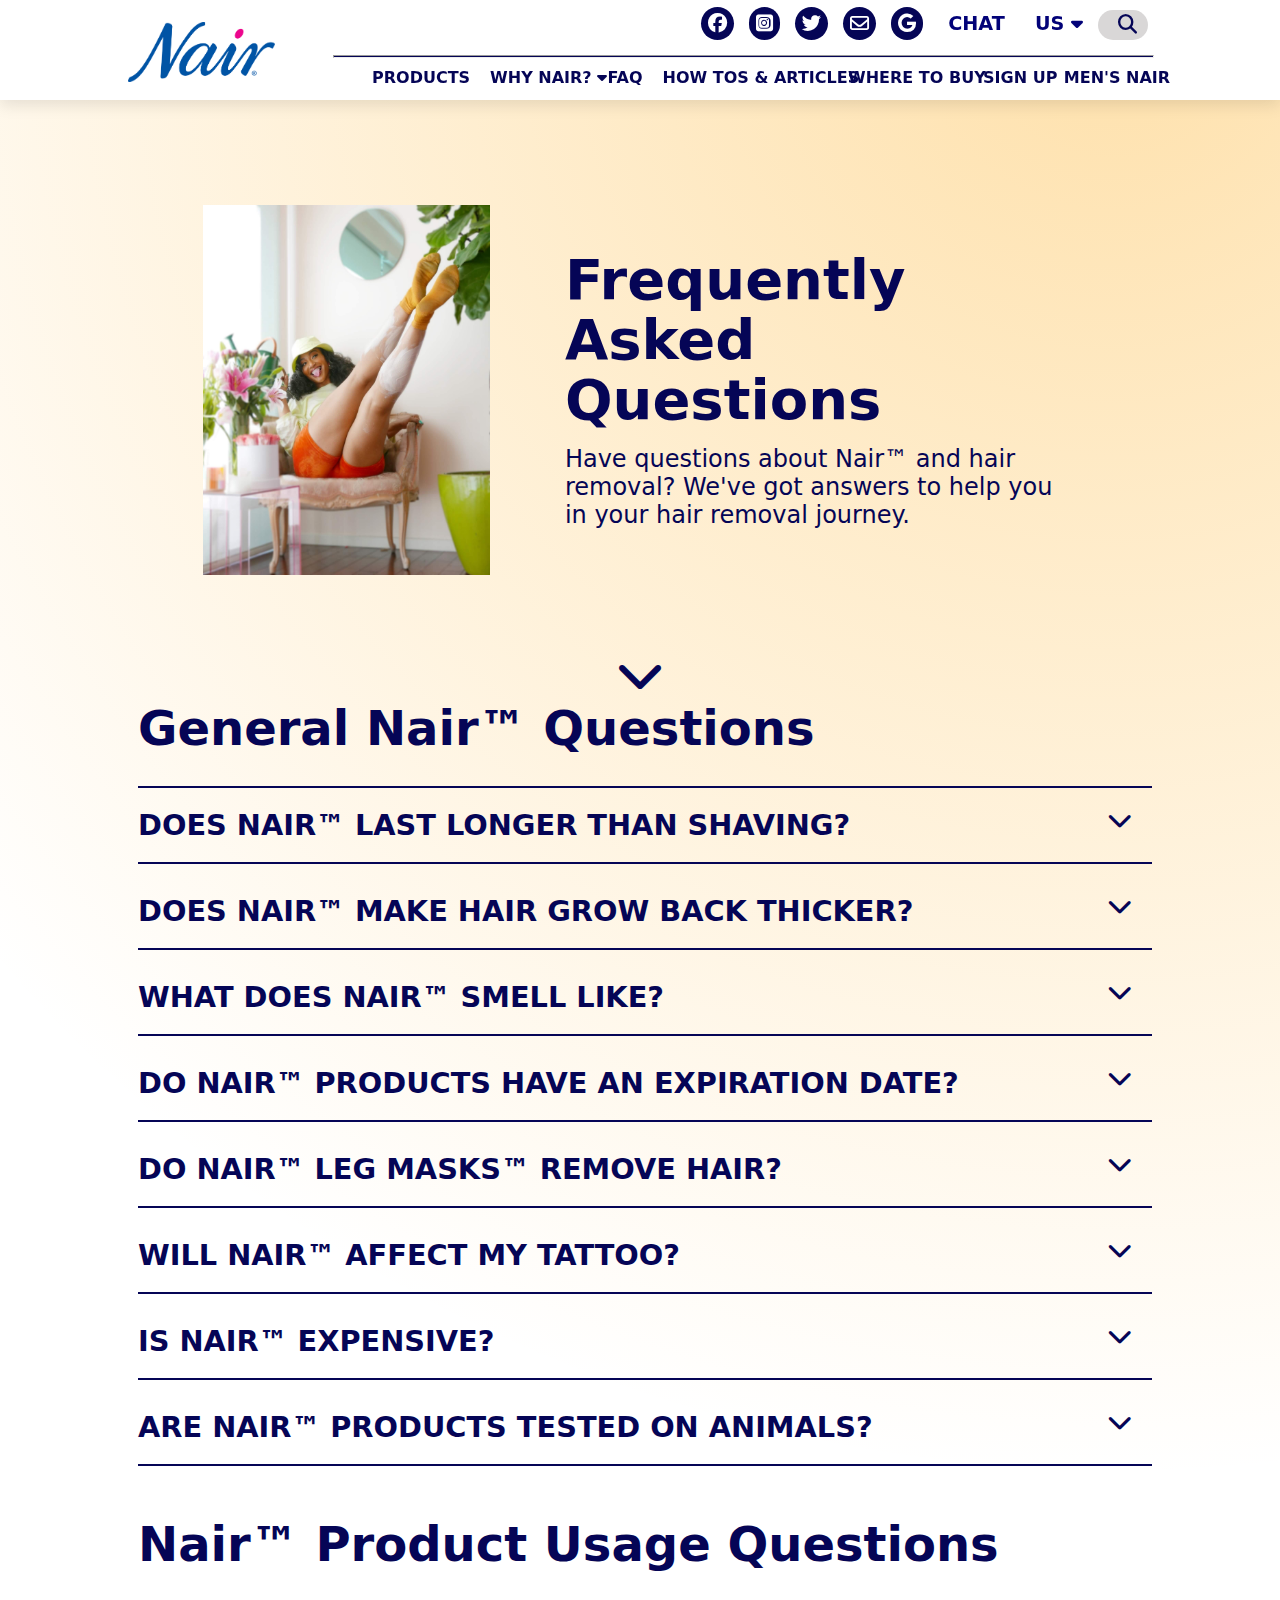
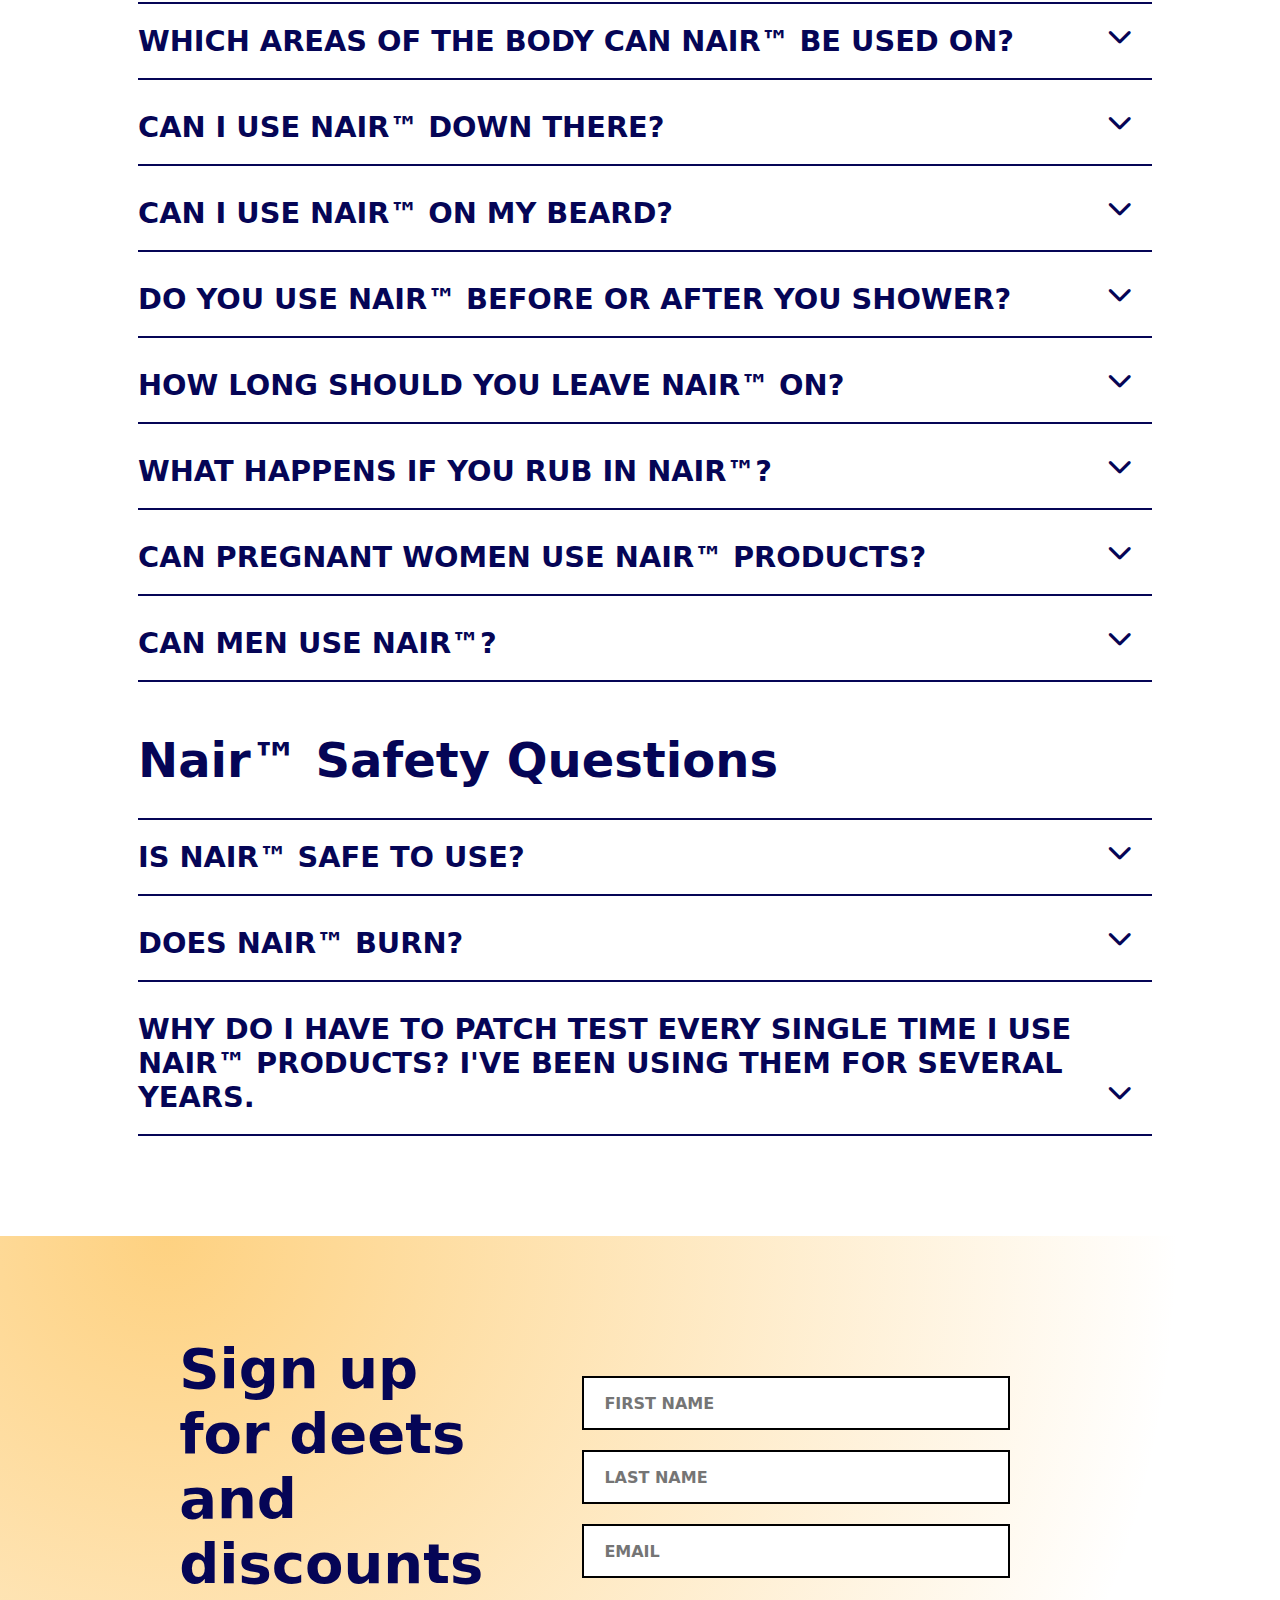
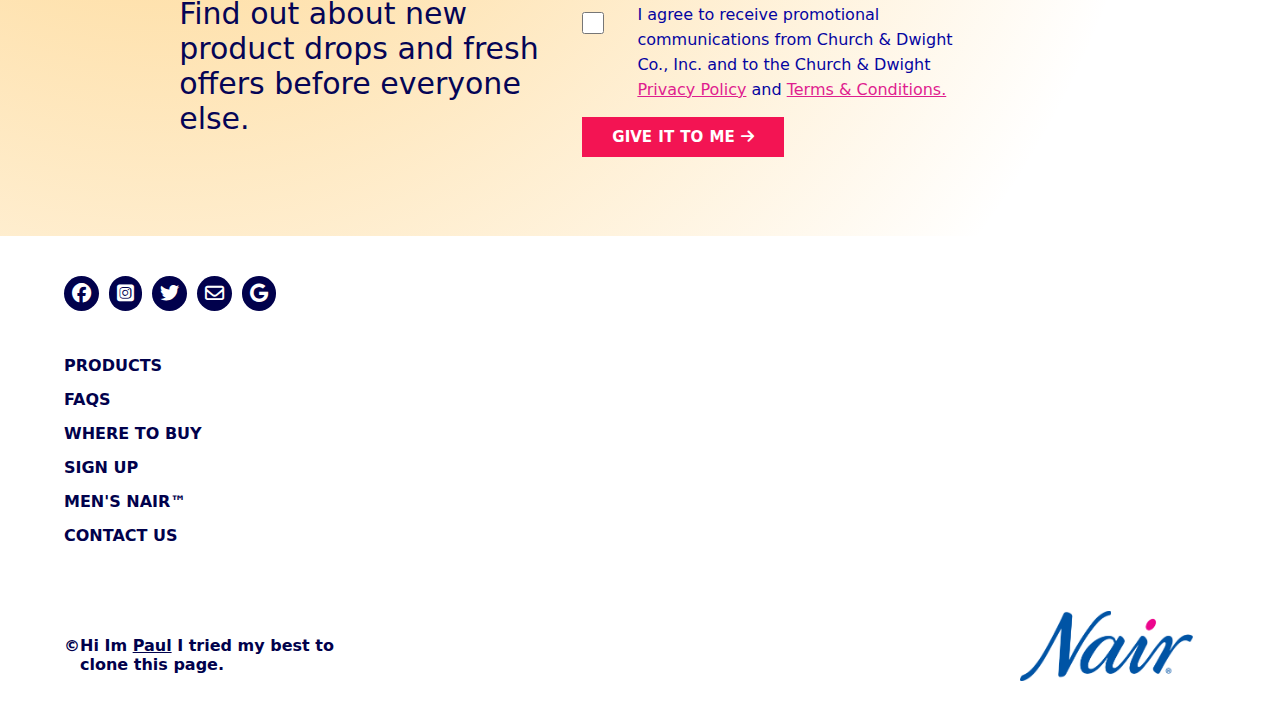
==== faqs.html @ 28a50297 "new added" ====
<!DOCTYPE html>
<html lang="en">
<head>
    <meta charset="UTF-8">
    <meta name="viewport" content="width=device-width, initial-scale=1.0">
    <link rel="stylesheet" href="https://cdnjs.cloudflare.com/ajax/libs/font-awesome/6.4.2/css/all.min.css">
    <title>faqs</title>
    <link rel="stylesheet" href="faqs.css">
    <script src="https://code.jquery.com/jquery-3.7.0.js"
    integrity="sha256-JlqSTELeR4TLqP0OG9dxM7yDPqX1ox/HfgiSLBj8+kM=" crossorigin="anonymous"></script>
</head>
<body>
    <header>
        <div class="nav-container">
            <a href="index.html"><div class="nav-logo-container">
                <img src="images/navlogo.png" alt="">
            </div></a>
            <input class="resp-searchbar" type="text" placeholder="search here">
            <i class="fa-solid fa-magnifying-glass resp-search-logo"></i>
            <p class="resp-us">us <i class="fa-solid fa-caret-down"></i></p>
            <i class="fa-solid fa-bars nav-open"></i>
            <i class="fa-solid fa-xmark nav-close"></i>
            <div class="nav-content-container">
                <div class="nav-top-content">
                        <a target="_blank" href="https://www.facebook.com/NairHairRemover"><i class="fa-brands fa-facebook icns"></i></a>
                        <a target="_blank" href="https://www.instagram.com/naircare/"><i class="fa-brands fa-square-instagram icns"></i></a>
                        <a target="_blank" href="https://www.youtube.com/user/NairHairRemover"><i class="fa-brands fa-twitter icns"></i></a>
                        <a target="_blank" href="https://www.tiktok.com/@naircare?"><i class="fa-regular fa-envelope icns"></i></a>
                        <a target="_blank" href="https://www.pinterest.ph/nair/"><i class="fa-brands fa-google icns"></i></a>

                        <div class="chat-us-con">
                            <a target="_blank" href=""><span class="chat-us">CHAT</span></a>
                            <a href=""><span class="chat-us us">US
                                <i class="fa-solid fa-caret-down"></i>
                                    <div class="chat-us-dropdown">
                                        <p>CANADA</p>
                                    </div></span></a>
                        </div>
                        
                        <input class="nav-search-bar" type="text" placeholder="Search Here">
                        <i class="fa-solid fa-magnifying-glass search-logo-open"></i>
                        <i class="fa-solid fa-magnifying-glass search-logo-close"></i>
                </div>
                <hr class="nav-hr">
                <div class="nav-bottom-content">
                    <ul>
                        <a href="products.html"><li>PRODUCTS</li></a>
                        
                        <div class="whynair-btn">
                        <a><li class="whynair">WHY NAIR? 
                            <i class="fa-solid fa-caret-down trigger-on"></i> 
                        </li></a>
                        <div class="whynair-dropdown-container">
                            <div class="whynair-menu">
                                <div class="whynair-menu-content">
                                    <a href=""><p>HOW NAIR™ WORKS</p></a>
                                    <a href=""><p>HERITAGE</p></a>
                                    <a href=""><p>FIND MY NAIR™</p></a>
                                </div>
                            </div>
                        </div>
                        </div>
                        <a><li class="whynair-close">WHY NAIR? <i class="fa-solid fa-caret-up trigger-off"></i>
                        </li></a>
                        <a href="faqs.html"><li>FAQ</li></a>
                        <a href="howtos.html"><li>HOW TOS & ARTICLES</li></a>
                        <a href="wheretobuy.html"><li>WHERE TO BUY</li></a>
                        <a href="signup.html"><li>SIGN UP</li></a>
                        <a href="mensnair.html"><li>MEN'S NAIR</li></a>
                    </ul>
                </div>
            </div>
        </div>
        
        <div class="resp-nav-menu">
            <ul>
                <a href="products.html"><li>PRODUCTS</li></a>
                <a><li class="resp-whynair">WHY NAIR™?
                    <i class="fa-solid fa-caret-down resp-trigger-on"></i>   
                </li></a>
                <a><li class="resp-whynair-close">WHY NAIR™?
                    <i class="fa-solid fa-caret-up resp-trigger-off"></i>
                </li></a>
                <div class="resp-whynair-menu">
                    <ul>
                        <li>HOW NAIR™ WORKS</li>
                        <li>HERITAGE</li>
                        <li>FIND MY NAIR™</li>
                    </ul>
                </div>
                <a href="faqs.html"><li>FAQS</li></a>
                <a href="howtos.html"><li>HOW TOS & ARTICLES</li></a>
                <a href="wheretobuy.html"><li>WHERE TO BUY</li></a>
                <a href="signup.html"><li>SIGN UP</li></a>
                <a href="mensnair.html"><li>MEN'S NAIR™</li></a>
            </ul>
            <P>CHAT</P>
            <div class="resp-nav-accounts">
                <a target="_blank" href="https://www.facebook.com/NairHairRemover"><i class="fa-brands fa-facebook"></i></a>
                <a target="_blank" href="https://www.instagram.com/naircare/"><i class="fa-brands fa-square-instagram"></i></a>
                <a target="_blank" href="https://www.youtube.com/user/NairHairRemover"><i class="fa-brands fa-twitter"></i></a>
                <a target="_blank" href="https://www.tiktok.com/@naircare?"><i class="fa-regular fa-envelope"></i></a>
                <a target="_blank" href="https://www.pinterest.ph/nair/"><i class="fa-brands fa-google"></i></a>
            </div>
        </div>
    </header>
    
    <div class="faqs-wrapper">
        <div class="faqs-top-container">
            <div class="faqs-img-container">
                <img src="images/image-faq-header-faq@2x.png" alt="">    
            </div>
            <div class="faqs-title-container">
                <h1>Frequently Asked Questions</h1>
                <p>Have questions about Nair™ and hair removal? We've got answers to help you in your hair removal journey.</p>
            </div>
        </div>
        <div class="arrow-down-container">
            <i class="fa-solid fa-chevron-down"></i>
        </div>
        <div class="general-question-con">
            <div class="general-ques-content">
                <h1>General Nair™ Questions</h1>
                <ul>
                    <li >DOES NAIR™ LAST LONGER THAN SHAVING? 
                        <i class="fa-solid fa-chevron-down question-btn qbtn1"></i>
                        <i class="fa-solid fa-chevron-up question-btn-close qbtn-close qclose1"></i>
                            <p class="answer ans1">You bet. The smooth, <a href="" class="noted-line">hair-free skin achieved with Nair™ products</a> lasts days longer than shaving, because Nair™ hair removal creams chemically <a href="" class="noted-line">remove hair below the skin's surface.</a> Shaving physically removes it just above the surface. For even longer lasting results, try <a href="" class="noted-line">Nair™ waxes.</a> The results can last up to 4 weeks.* Think of what you can do with all the extra free time.</p>
                    </li>
                    <li>DOES NAIR™ MAKE HAIR GROW BACK THICKER?
                        <i class="fa-solid fa-chevron-down question-btn qbtn2"></i>
                        <i class="fa-solid fa-chevron-up question-btn-close qbtn-close qclose2"></i>
                            <p class="answer ans2">Nope, Nair™ does not make hair grow back thicker. Other methods like shaving and waxing <a href="" class="noted-line">don't either.</a> In fact, <a href="" class="noted-line">waxing</a> can have the opposite effect - following <a href="" class="noted-line">a regular waxing routine</a> can cause hair to grow back finer than it was before.</p>
                    </li>
                    <li>WHAT DOES NAIR™ SMELL LIKE?
                        <i class="fa-solid fa-chevron-down question-btn qbtn3"></i>
                        <i class="fa-solid fa-chevron-up question-btn-close qbtn-close qclose3"></i>
                            <p class="answer ans3">Nair™ products come in a variety of light, fresh scents with ingredients like <a href="" class="noted-line">orange blossom</a> and <a href="" class="noted-line">Damask rose.</a> And the <a href="" class="noted-line">Men's Nair™ line*</a> offers bold, cutting-edge scents that were developed in collaboration with the finest fragrance houses.
                            <br><br>
                            *While there's a dedicated Men's Nair™ line, <a href="" class="noted-line">all Nair™ products</a> are appropriate for and can be used by all genders.
                            <br><br>
                            As the <a href="" class="noted-line">active ingredients in Nair™</a> go to work removing your hair, you may sense a slight singed hair smell. This is normal and it goes away quickly as you wipe away unwanted hair to reveal smooth, radiant skin.
                            </p>
                    </li>
                    <li class="ques-top">DO NAIR™ PRODUCTS HAVE AN EXPIRATION DATE?
                        <i class="fa-solid fa-chevron-down question-btn qbtn4"></i>
                        <i class="fa-solid fa-chevron-up question-btn-close qbtn-close qclose4"></i>
                            <p class="answer ans4">No, there is no expiration date on any <a href="" class="noted-line">Nair™ product.</a> But for best results, it's recommended that you replace your product one year after opening.</p>
                    </li>
                    <li>DO NAIR™ LEG MASKS™ REMOVE HAIR?
                        <i class="fa-solid fa-chevron-down question-btn qbtn5"></i>
                        <i class="fa-solid fa-chevron-up question-btn-close qbtn-close qclose5"></i>
                            <span class="answer ans5">Yes, Nair™ Leg Masks™ remove leg hair quickly and safely. They also moisturize your skin, minimize hair regrowth and lavish your legs with spa-like luxury. Choose from three skin pampering formulas. Or, why not try them all?
                                <ul class="ans5-ul">
                                    <li class="ans5-li"><a href="" class="noted-line">Nair™ Leg Mask™ Smoothing Formula Hair Remover with Shea Butter & Natural Clay
                                    </a></li>
                                    <li class="ans5-li"><a href="" class="noted-line">Nair™ Leg Mask™ Exfoliating Formula Hair Remover with Seaweed & Natural Clay
                                    </a></li>
                                    <li class="ans5-li"><a href="" class="noted-line">Nair™ Leg Mask™ Brightening Formula Hair Remover with Charcoal & Natural Clay
                                    </a></li>
                                </ul>
                            </span>
                    </li>
                    <li>WILL NAIR™ AFFECT MY TATTOO?
                        <i class="fa-solid fa-chevron-down question-btn qbtn6"></i>
                        <i class="fa-solid fa-chevron-up question-btn-close qbtn-close qclose6"></i>
                            <p class="answer ans6">Nope. <a href="" class="noted-line">Nair™ hair removal creams</a> will not affect tattoos. <a href="" class="noted-line">Depilatory creams gently exfoliate</a> and remove hair just below the skin's surface or epidermis, while tattoo ink is applied to the dermis, a layer of the skin that's much deeper than hair removal creams can reach.</p>
                    </li>
                    <li class="ques-top">IS NAIR™ EXPENSIVE?
                        <i class="fa-solid fa-chevron-down question-btn qbtn7"></i>
                        <i class="fa-solid fa-chevron-up question-btn-close qbtn-close qclose7"></i>
                            <p class="answer ans7">While that's a relative term, we think most would say no, Nair™ is not expensive. Nair™ is an affordable hair removal option with products ranging from $3 - $9. Using Nair™ products is less expensive than salon visits, and they can be found online or in-store at <a href="" class="noted-line">leading retailers.</a></p>
                    </li>
                    <li>ARE NAIR™ PRODUCTS TESTED ON ANIMALS?
                        <i class="fa-solid fa-chevron-down question-btn qbtn8"></i>
                        <i class="fa-solid fa-chevron-up question-btn-close qbtn-close qclose8"></i>
                            <p class="answer ans8">Nair™ finished products are not tested on animals. But they are dermatologist tested and <a href="" class="noted-line">safe when used as directed.</a></p>
                    </li>
                </ul>
                <div class="product-usage-con">
                    <div class="usage-questions">
                        <h1>Nair™ Product Usage Questions</h1>
                        <ul>
                            <li>WHICH AREAS OF THE BODY CAN NAIR™ BE USED ON?
                                <i class="fa-solid fa-chevron-down question-btn qbtn9"></i>
                                <i class="fa-solid fa-chevron-up question-btn-close qbtn-close qclose9"></i>
                                    <p class="answer ans9">There's a Nair™ product for everybody and every body part. (Just make sure you pay attention to what the package says and only use where directed. You can find the right product for your needs with our quiz.)

                                    From removing facial hair to leg hair and all the body hair in between, Nair™ depilatory creams and waxes can help you achieve beautifully smooth, silky skin. Explore all our guides about getting rid of hair from specific body parts.</p>
                            </li>
                            <li>CAN I USE NAIR™ DOWN THERE?
                                <i class="fa-solid fa-chevron-down question-btn qbtn10"></i>
                                <i class="fa-solid fa-chevron-up question-btn-close qbtn-close qclose10"></i>
                                    <p class="answer ans10">First of all, make sure you're using the appropriate product. Read all warnings and directions on the product package and only use it on the usage areas listed. But yes, you can use certain Nair™ products down there to get your bikini and pubic area into shape. When we say bikini area, that includes all of his, her and their - ahem - private bits.
                                    <br><br>
                                    Nair™ Bikini Cream and Nair™ Wax Ready-Strips for Face & Bikini are formulated for those oh-so sensitive areas. Nair™ Spa Sugar™ Wax Hair Remover provides an even gentler alternative with 100% naturally derived ingredients.
                                    <br><br>
                                    Like all Nair™ hair removal products, Nair™ products for the bikini area are safe when used as directed. They're made for use near but not directly on your genitals.</p>
                            </li>
                            <li>CAN I USE NAIR™ ON MY BEARD?
                                <i class="fa-solid fa-chevron-down question-btn qbtn11"></i>
                                <i class="fa-solid fa-chevron-up question-btn-close qbtn-close qclose11"></i>
                                    <p class="answer ans11">Make sure you follow all warnings and directions on each specific product package. Men's Nair is NOT to be used on the face. The only products designed for facial use are Nair™ Face Cream and Nair™ Wax Ready-Strips for Face & Bikini.</p>
                            </li>
                            <li>DO YOU USE NAIR™ BEFORE OR AFTER YOU SHOWER?
                                <i class="fa-solid fa-chevron-down question-btn qbtn12"></i>
                                <i class="fa-solid fa-chevron-up question-btn-close qbtn-close qclose12"></i>
                                    <p class="answer ans12">It really depends on the Nair™ product you choose. All products should always be applied before and outside of the shower, but certain products such as Shower Creams can remove hair while you shower. Just rinse it off at the end of your usual showering routine.
                                    <br><br>
                                    If you're using Nair™ wax, it's a good idea to shower and exfoliate with a loofah or washcloth at least 24 hours before waxing. Get more waxing tips here.</p>
                            </li>
                            <li>HOW LONG SHOULD YOU LEAVE NAIR™ ON?
                                <i class="fa-solid fa-chevron-down question-btn qbtn13"></i>
                                <i class="fa-solid fa-chevron-up question-btn-close qbtn-close qclose13"></i>
                                    <p class="answer ans13">It really depends on the specific product you're using. In general, Nair™ hair removal creams should be left on the skin between 3 and 10 minutes. The typical Nair™ product works in as little as 5 minutes. Don't leave them on longer than 10 minutes, that's the maximum. Seriously, no longer than that.
                                    <br><br>
                                    But, depending on the Nair™ product you're using and your skin/hair type, each one has specific time requirements. Please see the following product guides for detailed information:
                                    <ul class="usage-ul">
                                        <li class="usage-li"><a href="">How to Use Nair™ Leg Masks™</a></li>
                                        <li class="usage-li"><a href="">How to Use Nair™ Glide On</a></li>
                                        <li class="usage-li"><a href="">How to Use Nair™ Body Spray</a></li>
                                        <li class="usage-li"><a href="">How to Use Nair™ Shower Cream</a></li>
                                        <li class="usage-li"><a href="">How to Use Nair™ Wax</a></li>
                                        <li class="usage-li"><a href="">How to Use Nair™ Spa Sugar Wax</a></li>
                                        <li class="usage-li"><a href="">How to Use Nair™ Creams</a></li>
                                    </ul></p>
                            </li>
                            <li>WHAT HAPPENS IF YOU RUB IN NAIR™?
                                <i class="fa-solid fa-chevron-down question-btn qbtn14"></i>
                                <i class="fa-solid fa-chevron-up question-btn-close qbtn-close qclose14"></i>
                                    <p class="answer ans14">Please follow all warnings and directions on your product package, including no rubbing. If you rub in Nair™ hair removal creams, you run the risk of irritating your skin and you stand the chance of preventing the product from effectively coating and removing unwanted hair.

                                    For best results, apply Nair™ in a thick, even layer to cover all the hair you want to remove. Let it be, and let it work its magic. Then gently remove all of the product with a damp washcloth or sponge to reveal gorgeous, hair-free skin.
                                    
                                    For detailed instructions, see the how-to Product Guides for the specific products you're using and our how-to Body Guides in our Inspo & Info section for area-specific hair removal tips.</p>
                            </li>
                            <li>CAN PREGNANT WOMEN USE NAIR™ PRODUCTS?
                                <i class="fa-solid fa-chevron-down question-btn qbtn15"></i>
                                <i class="fa-solid fa-chevron-up question-btn-close qbtn-close qclose15"></i>
                                    <p class="answer ans15">Yes, pregnant women can use Nair™ products as long as all warnings and directions are followed. If you are unsure, please consult your physician before using Nair™.</p>
                            </li>
                            <li>CAN MEN USE NAIR™?
                                <i class="fa-solid fa-chevron-down question-btn qbtn16"></i>
                                <i class="fa-solid fa-chevron-up question-btn-close qbtn-close qclose16"></i>
                                    <p class="answer ans16">Anyone can! We're here for all people and all parts. Not only can men use Nair™ hair removal products, we also have a Men's Nair™ line that offers bold, cutting-edge scents developed in collaboration with the finest fragrance houses. And while Men's Nair was made with gents in mind, all Nair™ products are appropriate for and can be used by all genders.</p>
                            </li>
                        </ul>
                    </div>
                </div>
                <div class="safety-ques-con">
                    <div class="safety-question">
                        <h1>Nair™ Safety Questions</h1>
                        <ul>
                            <li>IS NAIR™ SAFE TO USE?
                                <i class="fa-solid fa-chevron-down question-btn qbtn17"></i>
                                <i class="fa-solid fa-chevron-up question-btn-close qbtn-close qclose17"></i>
                                    <p class="answer ans17">Yes, Nair™ hair removal creams are safe when used as directed and if all warnings and directions on the product package are followed. All Nair™ products are tested clinically for safety and dermatologist tested, and sensitive formulas are also available. They're even gentler on skin than the original formulas yet just as tough on hair.</p>
                            </li>
                            <li>DOES NAIR™ BURN?
                                <i class="fa-solid fa-chevron-down question-btn qbtn18"></i>
                                <i class="fa-solid fa-chevron-up question-btn-close qbtn-close qclose18"></i>
                                    <p class="answer ans18">That's a burning question. When used as directed, most people should not experience any burning sensations, and Nair™ hair removal creams are a safe way to get rid of unwanted hair. It's normal to feel a slight tingling feeling while the product is working to remove your hair, but the tingling will stop once you remove the cream.
                                    <br><br>
                                    Please follow all warnings and directions on the product package. Irritation or allergic reaction may occur with some people, even if they've used it before without adverse effects in the past. That's why you MUST do a patch test by applying the product to a small part of the area where you want to remove hair before full use. Follow directions and wait 24 hours. If your skin appears normal after that, go right on ahead with the full application.
                                    <br><br>
                                    Nair™ also offers sensitive formulas designed to be even gentler on skin but just as effective at removing hair. Choose the right Nair™ products for you and enjoy long-lasting, silky-smooth skin.</p>
                            </li>
                            <li>WHY DO I HAVE TO PATCH TEST EVERY SINGLE TIME I USE NAIR™ PRODUCTS? I'VE BEEN USING THEM FOR SEVERAL YEARS.
                                <i class="fa-solid fa-chevron-down question-btn qbtn19"></i>
                                <i class="fa-solid fa-chevron-up question-btn-close qbtn-close qclose19"></i>
                                    <p class="answer ans19">It's important to perform a patch test every time you use Nair™ products because body chemistry is constantly changing, and those changes can cause your skin to react differently to Nair™.

                                    After successfully using Nair™ several times, you might be tempted to think that a patch test is unnecessary. But here's the thing - stress, diet, the environment and any number of other factors can cause your skin to react differently. It's always better to be careful and make sure that nothing gets in the way of the amazing hair removal experience and silky-smooth skin you deserve.
                                    
                                    *Individual results may vary.</p>
                            </li>
                        </ul>
                    </div>
                </div>
            </div>
        </div>
    </div>

    <div class="subcon5-wrapper">
        <div class="subcon5-signup-con">
            <div class="signup-details">
                <h1>Sign up for deets and discounts</h1>
                <p>Find out about new product drops and fresh offers before everyone else.</p>
            </div>
            <div class="subcon5-fillup-con">
                <input type="text" class="input-details" placeholder="FIRST NAME">
                <input type="text" class="input-details" placeholder="LAST NAME">
                <input type="text" class="input-details" placeholder="EMAIL">
                    <div class="terms-condition-con">
                    <input type="checkbox" class="check-box">
                    <p class="terms-condition">I agree to receive promotional communications from Church & Dwight Co., Inc. and to the Church & Dwight <a href="">Privacy Policy</a> and <a href="">Terms & Conditions.</a></p>
                    <button class="subcon5-fillup-btn">GIVE IT TO ME <i class="fa-solid fa-arrow-right subcon-arrow"></i></button>
                    </div>
            </div>
        </div>
    </div>
<div class="prodPage-footer">
    <div class="footer-container">
        <div class="footer-left-con">
            <div class="footer-accounts">
                <a href=""><i class="fa-brands fa-facebook"></i></a>
                <a href=""><i class="fa-brands fa-square-instagram"></i></a>
                <a href=""><i class="fa-brands fa-twitter"></i></a>
                <a href=""><i class="fa-regular fa-envelope"></i></a>
                <a href=""><i class="fa-brands fa-google"></i></a>
            </div>
            <div class="footer-menu">
                <ul>
                    <a href=""><li>PRODUCTS</li></a>
                    <a href=""><li>FAQS</li></a>
                    <a href=""><li>WHERE TO BUY</li></a>
                    <a href=""><li>SIGN UP</li></a>
                    <a href=""><li>MEN'S NAIR™</li></a>
                    <a href=""><li>CONTACT US</li></a>
                </ul>
            </div>
            <div class="copy-write-con">
                <p>©</p>
                <p>Hi Im <a href="">Paul</a> I tried my best to clone this page.</p>
            </div>
        </div>
            <div class="footer-right-logo">
                <a href=""><img src="images/navlogo.png" alt=""></a>
            </div>
        </div>
        <div class="footer-last"></div>
</div>

    
    <script src="faqs.js"></script>
</body>
</html>
---- faqs.css ----
*{
    margin: 0;
    padding: 0;
    font-family: system-ui, -apple-system, BlinkMacSystemFont, 'Segoe UI', Roboto, Oxygen, Ubuntu, Cantarell, 'Open Sans', 'Helvetica Neue', sans-serif;
}
header{
    width: 100%;
    height: 100px;
    background: white;
    position: fixed;
    z-index: 1;
    box-shadow: rgba(0, 0, 0, 0.1) 0px 5px 15px;
}
.nav-container{
    width: 80%;
    height: 100px;
    margin-left: 10%;
    top: 0px;
    justify-content: space-between;
    display: grid;
    grid-template-columns: 18% 80%;
    grid-auto-rows: 100px;
    grid-row-gap: 20px;
}
.nav-logo-container{
    height: 75px;
    margin-top: 12px;
}
.nav-logo-container img{
    width: 80%;
    height: 80%;
    margin-top: 10px;
}
/** WHYNAIR DROP DOWN ---**/
.whynair{
    cursor: pointer;
}
.whynair-dropdown-container{
    display: none;
    position: absolute;
    width: 100%;
    height: 50px;
    top: 100px;
    left: 0;
    background: whitesmoke;
    box-shadow: rgba(0, 0, 0, 0.1) 0px 5px 15px;
}
.whynair-menu{
    width: 800px;
    height: 40px;
    margin-top: 5px;
    margin-right: 135px;
    float: right;
}
.whynair-menu-content{
    display: flex;
    width: 50%;
    justify-content: space-between;
}
.whynair-menu-content p{
    font-weight: 700;
    font-size: 0.8rem;
    margin-top: 10px;
    color: rgb(5, 5, 86);
}
.whynair-close{
    color: rgb(223, 30, 143);
    cursor: pointer;
    display: none;
}
.trigger-on{
    color: rgb(5, 5, 86);
    display: inline;
}
.trigger-off{
    color: rgb(223, 30, 143);
    margin-top: 5px;
    margin-left: 5px;
}





/** RESPONSIVE NAV-MENU---**/
.resp-searchbar{
    position: relative;
    right: 150px;
    width: 77%;
    height: 42px;
    margin-top: 38px;
    border-radius: 30px;
    padding-left: 15px;
    padding-right: 35px;
    border: none;
    outline: none;
    background: whitesmoke;
    display: none;
}
.resp-search-logo{
    position: absolute;
    top: 50px;
    right: 0;
    margin-right: 195px;
    color: rgb(5, 5, 159);
    display: none;
}
.resp-us{
    position: absolute;
    font-size: 1.5rem;
    font-weight: 600;
    color: rgb(5, 5, 159);
    right: 0;
    top: 38px;
    margin-right: 125px;
    display: none;
}
.fa-bars{
    visibility: hidden;
    position: absolute;
    right: 0px;
    padding-right: 55px;
    margin-top: 45px;
    font-size: 1.8rem;
    color: rgb(5, 5, 159);
}
.fa-xmark{
    visibility: hidden;
    position: absolute;
    right: 0px;
    padding-right: 55px;
    margin-top: 45px;
    font-size: 2rem;
    font-weight: 900;
    color: rgb(223, 30, 143);
}
.resp-whynair-menu{
    width: 50%;
    margin-top: 30px;
    margin-left: 20px;
    display: none;
}

.resp-nav-menu .resp-whynair-menu ul li{
    border: none;
    margin-top: -25px;
    color: white;
}
.resp-whynair-close{
    display: none;
}



/** NAV-TOP-CONTENT-------------------------------------------------------------**/
.nav-top-content{
    width: auto;
    height: 40px;
    display: flex;
    margin-top: 5px;
    float: right;
}
.nav-top-content a{
    font-size: 1.7rem;
    text-decoration: none;
    color: rgb(2, 2, 120);
}
.icns{
    padding: 7px;
    background: rgb(5, 5, 86);
    border-radius: 25px;
    color: white;
    font-size: 1.2rem;
    margin-left: 15px;
}
.chat-us{
    margin-left: 25px;
    font-size: 1.2rem;
    font-weight: 600;
    width: 200px;
    cursor: pointer;
}
.chat-us-dropdown{
    position: relative;
    width: 80px;
    height: 40px;
    top: 0px;
    left: 75px;
    background: rgb(5, 5, 86);
    opacity: 0;
    transition: 0.3s ease-in-out;
}
.chat-us-dropdown p{
    text-align: center;
    padding-top: 8px;
    color: white;
    font-size: 17px;
}
.nav-top-content .chat-us-con a .us:hover{
    .chat-us-dropdown{
        opacity: 1;
    }
}
.nav-search-bar{
    position: relative;
    width: 0px;
    height: 20px;
    border-radius: 15px;
    padding: 5px;
    border: none;
    outline: none;
    left: 15px;
    top: 5px;
    background: rgb(217, 215, 215);
    padding-right: 35px;
    padding-left: 15px;
    transition: 0.5s;
}


.search-logo-open{
    position: relative;
    font-size: 1.2rem;
    top: 10px;
    right: 15px;
    cursor: pointer;
    color: rgb(5, 5, 86);
}
.search-logo-close{
    position: relative;
    font-size: 1.2rem;
    top: 10px;
    right: 15px;
    cursor: pointer;
    color: rgb(5, 5, 86);
    display: none;
}
.nav-hr{
    width: 100%;
    height: 1px;
    margin-top: 55px;
    background-color: rgb(5, 5, 86);
}

/** nav-bottom-content ------------------------------------------------ **/
.nav-bottom-content{
    width: 800px;
    height: 40px;
    display: flex;
    margin-top: 5px;
    float: right;
}
.nav-bottom-content ul{
    display: flex;
    list-style: none;
    text-align: left;
}
.nav-bottom-content ul li{
    font-size: 1rem;
    font-weight: 700;
    margin-left: 20px;
    margin-top: 5px;
    width: 130%;
}
.nav-bottom-content a{
    text-decoration: none;
    color: rgb(5, 5, 86);
}

/** FAQS TOP MAIN CONTAINER WRAPPER ---**/

    .faqs-wrapper{
        width: 100%;
        background-image: radial-gradient(circle at 87% 0, rgba(253, 179, 45, 0.4), rgba(238, 253, 55, 0) 50%);
    }
    .faqs-top-container{
        width: 80%;
        height: 500px;
        margin-left: 10%;
        padding-top: 150px;
        display: flex;
        justify-content: space-evenly;
    }
    .faqs-img-container{
        width: 28%;
        height: 370px;
        margin-top: 55px;
    }
    .faqs-img-container img{
        width: 100%;
        height: 100%;
    }
    .faqs-title-container{
        width: 50%;
        height: 300px;
        margin-top: 100px;
    }
    .faqs-title-container h1{
        font-size: 3.5rem;
        line-height: 60px;
        color: rgb(5, 5, 86);
    }
    .faqs-title-container p{
        margin-top: 15px;
        font-size: 1.5rem;
        color: rgb(5, 5, 86);
    }
    .arrow-down-container{
        width: 100%;
        height: 50px;
        text-align: center;
    }
    .arrow-down-container i{
        font-size: 3rem;
        color: rgb(5, 5, 86);
    }
/** GENERAL QUESTION   ---**/
    .general-question-con{
        width: 80%;
        height: autp;
        margin-left: 10%;
    }
    .general-question-con h1{
        font-size: 3rem;
        margin-left: 10px;
        color: rgb(5, 5, 86);
        border: 2px solid rgb(5, 5, 86);
        border-top: none;
        border-right: none;
        border-left: none;
        padding-bottom: 30px;
    }
    .general-question-con ul{
        list-style: none;
    }
    .general-question-con ul li{
        font-size: 1.8rem;
        font-weight: 600;
        padding-top: 20px;
        padding-bottom: 20px;
        margin-bottom: 10px;
        margin-left: 10px;
        color: rgb(5, 5, 86);
        border: 2px solid rgb(5, 5, 86);
        border-top: none;
        border-left: none;
        border-right: none;
    }
    .answer{
        font-size: 1.4rem;
        font-weight: 400;
        padding-top: 30px;
        padding-bottom: 30px;
        margin-left: 10px;
        display: none;
    }
    .ans5-ul .ans5-li{
        list-style-type: disc;
        font-size: 1.2rem;
        margin-left: 30px;
    }
    .ans5-ul .ans5-li{
        color: rgb(5, 5, 86);
        border: none;
        font-size: 1.2rem;
        color: rgb(223, 30, 143);
        padding: 0;
        margin-top: 15px;
        margin-left: 30px;
    }
    .ans5-ul .ans5-li a{
        color: rgb(223, 30, 143);
    }
    .noted-line{
        color: rgb(223, 30, 143);
    }
    .question-btn{
        float: right;
        font-size: 25px;
        margin-right: 20px;
        cursor: pointer;
    }
    .question-btn-close{
        float: right;
        font-size: 25px;
        margin-right: 20px;
        display: none;
        cursor: pointer;
    }
    /** USAGE QUESTIONS ----**/

.product-usage-con{
    width: 100%;
    height: auto;
    margin-top: 50px;
}
.usage-ul{
    display: none;
}
.usage-ul .usage-li{
    list-style: disc;
    font-size: 1.2rem;
    padding: 0px;
    border: none;
    margin-left: 30px;
    color: rgb(223, 30, 143);
}
.usage-li a{
    color: rgb(223, 30, 143);
}
.safety-ques-con{
    margin-top: 50px;
}
/** subcon5 ---------**/
.subcon5-wrapper{
    width: 100%;
    margin-top: 100px;
    background-image: radial-gradient(circle at 13% 0, rgba(253, 179, 45, 0.6), rgba(238, 253, 55, 0) 80%);
}
.subcon5-signup-con{
    width: 90%;
    height: 600px;
    margin-left: 5%;
    display: flex;
}
.signup-details{
    width: 30%;
    height: 480px;
    margin-left: 10%;
    margin-top: 100px;
    color: rgb(5, 5, 86);
}
.signup-details h1{
    font-family: system-ui, -apple-system, BlinkMacSystemFont, 'Segoe UI', Roboto, Oxygen, Ubuntu, Cantarell, 'Open Sans', 'Helvetica Neue', sans-serif;
    font-size: 3.5rem;
    font-weight: 900;
}
.signup-details p{
    width: 105%;
    font-family: system-ui, -apple-system, BlinkMacSystemFont, 'Segoe UI', Roboto, Oxygen, Ubuntu, Cantarell, 'Open Sans', 'Helvetica Neue', sans-serif;
    font-size: 30px;
    font-weight: 400;
}
.subcon5-fillup-con{
    width: 50%;
    height: 350px;
    margin-top: 120px;
    margin-left: 5%;
}
.input-details{
    display: inline-block;
    width: 70%;
    height: 50px;
    margin-top: 20px;
    outline: none;
    border: 2px solid black;
}
.input-details{
    font-size: 1rem;
    font-weight: 600;
    padding-left: 20px;
}
.terms-condition-con{
    width: 70%;
    height: 120px;
}
.check-box{
    position:relative;
    width: 22px;
    height: 30px;
    top: 30px;
    accent-color: rgb(20, 20, 186);
}
.terms-condition{
    font-family: system-ui, -apple-system, BlinkMacSystemFont, 'Segoe UI', Roboto, Oxygen, Ubuntu, Cantarell, 'Open Sans', 'Helvetica Neue', sans-serif;
    font-size: 1rem;
    color: rgb(5, 5, 161);
    font-weight: 500;
    margin-left: 55px;
    margin-top: -10px;
    line-height: 25px;

}
.subcon5-fillup-con p a{
    color: rgb(223, 30, 143);
}
.subcon5-fillup-btn{
    width: 50%;
    height: 40px;
    font-weight: 600;
    font-size: 15px;
    word-spacing: 1px;
    margin-top: 15px;
    border: none;
    color: white;
    background-color: rgb(243, 20, 83);
    transition: 0.3s ease-in-out;
    cursor: pointer;
}
.subcon5-fillup-btn:hover{
    transform: translateY(-10%);
    box-shadow: rgba(41, 2, 194, 0.5) 0px 5px 15px;
}
/** FOOTER SA WAKAS LAST PART!!!!! :D  ---------------------------------------------------------------------**/
.footer{
    position: absolute;
    width: 100%;
    height: 500px;
    margin-top: 3815px;
}
.footer-container{
    width: 90%;
    height: 450px;
    margin-top: 25px;
    margin-left: 5%;
    display: flex;
}
.footer-left-con{
    display: inline-block;
    width: 50%;
    height: 450px;
}
.footer-accounts{
    width: 100%;
    height: 50px;
    text-align: left;
    margin-top: 15px;
}
.footer-accounts i{
    font-size: 1.2rem;
    padding: 8px;
    margin-right: 5px;
    border-radius: 25px;
    background-color: rgb(1, 1, 76);
    color: white;
}
.footer-menu{
    width: 50%;
    height: 250px;
    font-family: system-ui, -apple-system, BlinkMacSystemFont, 'Segoe UI', Roboto, Oxygen, Ubuntu, Cantarell, 'Open Sans', 'Helvetica Neue', sans-serif;
    color: rgb(1, 1, 76);
    margin-bottom: 30px;
    margin-top: 30px;
}
.footer-menu ul{
    list-style-type: none;
}
.footer-menu ul li{
    padding-bottom: 15px;
    font-weight: 600;
}
.footer-menu a{
    text-decoration: none;
    color:  rgb(1, 1, 76);
}
.copy-write-con{
    width: 50%;
    height: 70px;
    display: flex;
}
.copy-write-con p{
    font-family: system-ui, -apple-system, BlinkMacSystemFont, 'Segoe UI', Roboto, Oxygen, Ubuntu, Cantarell, 'Open Sans', 'Helvetica Neue', sans-serif;
    font-size: 1rem;
    font-weight: 600;
    color: rgb(1, 1, 76);
}
.copy-write-con a{
    color: rgb(1, 1, 76);
}
.footer-right-logo{
    width: 15%;
    height: 70px;
    position: relative;
    margin-top: 350px;
    margin-left:380px;
    transition: 0.3s ease-in-out;
}
.footer-right-logo img{
    width: 100%;
    height: 100%;
}

.footer-right-logo:hover{
    transform: translateY(-10%);
}

/** RESPONSIVE -------------------------------------------------------**/
@media screen and (max-width: 1950px){
    .resp-nav-menu{
        display: none;
    }
}
@media screen and (max-width: 1400px){
    .resp-nav-menu{
        display: none;
    }
}
@media screen and (max-width: 1200px) {
    
    .nav-logo-container{
        height: 65px;
        margin-top: 15px;
    }
    .nav-bottom-content ul li{
        font-size: 0.7rem;
        font-weight: 700;
        margin-left: 20px;
        margin-top: 5px;
        width: 100%;
    }
    .nav-bottom-content ul{
        display: flex;
        list-style: none;
        text-align: left;
        margin-left: 180px;
    }
    .chat-us{
        font-size: 1rem;
    }
    .whynair-menu-content{
        margin-left: 220px;
    }
    
    .resp-nav-menu{
        display: none;
    }
}
@media screen and (max-width: 950px) {
    .nav-logo-container{
        height: 55px;
        margin-top: 15px;
    }
    .nav-bottom-content ul li{
        font-size: 0.5rem;
        font-weight: 700;
        margin-left: 20px;
        margin-top: 5px;
        width: 100%;
    }
    .nav-bottom-content ul{
        display: flex;
        list-style: none;
        text-align: left;
        margin-left: 320px;
    }
    .chat-us{
        font-size: 0.8rem;
    }
    .icns{
        font-size: 0.8rem;
        padding: 5px;
        height: 12px;
    }
    .whynair-menu-content{
        margin-left: 350px;
    }
    .resp-nav-menu{
        display: none;
    }
    
}
@media screen and (max-width: 767px) {
    .nav-container{
        width: 100%;
        margin-left: 0%;
        display: grid;
        grid-template-columns: 25% 50%;
        grid-auto-rows: 100px;
        grid-row-gap: 20px;
    }
    .nav-logo-container{
        margin-top: 20px;
        margin-left: 50px;
    }
    .nav-content-container{
        display: none;
    }
    .fa-bars{
        visibility: visible;   
    }
    .resp-searchbar{
        display: block;
    }
    .resp-search-logo{
        display: block;
    }
    .resp-us{
        display: block;
    }
    .resp-nav-menu{
        width: 100vw;
        height: 100vh;
        margin-top: 0px;
        background: rgba(51, 117, 239, 0.8);
        transform: translateX(-150%);
        transition: 0.5s ease-in-out;
        display: block;
    }
    .resp-nav-menu ul{
        list-style: none;
    }
    .resp-nav-menu ul li{
        font-size: 1.5rem;
        font-weight: 600;
        padding-top: 20px;
        padding-bottom: 20px;
        padding-left: 10px;
        border: 1px solid rgb(255, 255, 255);
    }
    .resp-nav-menu ul a{
        text-decoration: none;
        color: white;
    }
    .resp-nav-menu p{
        margin-top: 70px;
        margin-left: 10px;
        font-size: 1.2rem;
        font-weight: 600;
        color: white;
    }
    .resp-nav-accounts{
        width: 300px;
        height: 50px;
        font-size: 30px;
        margin-top: 20px;
        margin-left: 10px;
    }
    .resp-nav-accounts a{
        text-decoration: none;
        color: white;
    }
    .resp-nav-accounts i{
        padding: 8px;
        border-radius: 22px;
        color: white;
        background-color: rgb(5, 5, 86);
    }
    .faqs-top-container{
        display: inline-block;
        width: 80%;
        margin-left: 10%;
        height: auto;
    }
    .faqs-img-container{
        width: 90%;
        height: 700px;
        margin-left: 5%;
    }
    .faqs-title-container{
        width: 90%;
        margin-left: 5%;
        margin-top: 0;
    }
    .arrow-down-container{
        margin-bottom: 50px;
    }
/** sign up container -----------------**/
    .subcon5-wrapper{
        margin-top: 50px;
        margin-bottom: 100px;
    }
    .subcon5-signup-con{
        width: 90%;
        height: auto;
        margin-left: 5%;
        margin-top: 0px;
        display: inline-block;
    }
    .signup-details{
        width: 90%;
        height: auto;
        margin-left: 5%;
        margin-top: 50px;
        color: rgb(5, 5, 86);
    }
    .signup-details h1{
        font-size: 3.5rem;
        font-weight: 900;
    }
    .signup-details p{
        width: 100%;
    }
    .subcon5-fillup-con{
        width: 90%;
        height: 350px;
        margin-top: 0px;
        margin-left: 5%;
    }
    .input-details{
        display: inline-block;
        width: 95%;
        height: 50px;
        margin-top: 20px;
        outline: none;
        border: 2px solid black;
    }
    .input-details{
        font-size: 1rem;
        font-weight: 600;
        padding-left: 20px;
    }
    .terms-condition-con{
        width: 90%;
        height: 120px;
        margin-left: 10px;
    }
    .check-box{
        position:relative;
        width: 22px;
        height: 30px;
        top: 30px;
        accent-color: rgb(20, 20, 186);
    }
    
    .subcon5-fillup-con p a{
        color: rgb(223, 30, 143);
    }
    .subcon5-fillup-btn{
        width: 100%;
    }
    .subcon5-fillup-btn:hover{
        transform: translateY(-10%);
        box-shadow: rgba(41, 2, 194, 0.5) 0px 5px 15px;
    }

    .footer-container{
        width: 90%;
        height: 450px;
        margin-top: 25px;
        margin-left: 5%;
        display: flex;
    }
    .footer-left-con{
        width: 70%;
    }
    .footer-accounts{
        width: 100%;
    }
    .footer-menu{
        margin-bottom: 30px;
        margin-left: 50px;
        margin-top: 20px;
    }
    .copy-write-con{
        width: 100%;
    }
    .footer-right-logo{
        width: 20%;
        margin-left:150px;
    }
}
@media screen and (max-width: 576px) {
    .nav-container{
        width: 100%;
        margin-left: 0%;
        display: grid;
        grid-template-columns: 25% 50%;
        grid-auto-rows: 100px;
        grid-row-gap: 20px;
    }
    .nav-logo-container{
        width: 80%;
        margin-top: 27px;
        margin-left: 5px;
        height: 45px;
    }
    .nav-logo-container img{
        width: 100%;
        height: 80%;
        margin-top: 0px;
    }
    .nav-content-container{
        display: none;
    }
    .fa-bars{
        font-size: 1.4rem;
        visibility: visible;
        padding-right: 0px;
        margin-right: 20px;
        top: -10px;
    }
    .fa-xmark{
        visibility: visible;
        font-size: 1.4rem;
        right: -30px;
        top: -10px;
        display: none;
    }
    .resp-searchbar{
        position: absolute;
        display: block;
        width: 38%;
        left: 90px;
        top: -10px;
    }
    .resp-search-logo{
        position: relative;
        top: 40px;
        right: 0;
        left: 65px;
        color: rgb(5, 5, 159);
    }
    .resp-us{
        position: absolute;
        font-size: 1.2rem;
        font-weight: 600;
        color: rgb(5, 5, 159);
        right: 0;
        margin-right: 55px;
        top: 30px;
    }
    .resp-nav-menu{
        width: 100vw;
        height: 100vh;
        margin-top: 0px;
        background: rgba(51, 117, 239, 0.8);
        transform: translateX(-150%);
        transition: 0.5s ease-in-out;
        display: block;
    }
    .resp-nav-menu ul{
        list-style: none;
    }
    .resp-nav-menu ul li{
        font-size: 1rem;
        font-weight: 600;
        padding-top: 20px;
        padding-bottom: 20px;
        padding-left: 10px;
        border: 1px solid rgb(255, 255, 255);
    }
    .resp-nav-menu ul a{
        text-decoration: none;
        color: white;
    }
    .resp-nav-menu p{
        margin-top: 20px;
        margin-left: 10px;
        font-size: 1.2rem;
    }
    .resp-nav-accounts{
        width: 300px;
        height: 50px;
        font-size: 25px;
        margin-top: 5px;
        margin-left: 10px;
    }
    .faqs-top-container{
        display: inline-block;
        width: 80%;
        margin-left: 10%;
        height: auto;
        padding-top: 70px;
    }
    .faqs-img-container{
        width: 90%;
        height: 400px;
        margin-left: 5%;
    }
    .faqs-title-container{
        width: 90%;
        margin-left: 5%;
        margin-top: 0;
    }
    .faqs-title-container h1{
        font-size: 2rem;
        font-weight: 900;
        line-height: 35px;
    }
    .faqs-title-container p{
        font-size: 1.4rem;
    }
    .arrow-down-container{
        margin-bottom: 50px;
    }
    .general-question-con h1{
        font-size: 2.5rem;
    }
    .general-question-con ul li{
        font-size: 1.2rem;
    }
    .answer{
        font-size: 1rem;
    }
    .ans5-ul .ans5-li{
        list-style-type: disc;
        font-size: 1rem;
        margin-left: 30px;
    }
    .ans5-ul .ans5-li{
        font-size: 1rem;
    }
    .question-btn{
        float: right;
        font-size: 20px;
        margin-right: 20px;
        cursor: pointer;
    }
    .question-btn-close{
        float: right;
        font-size: 20px;
        margin-right: 20px;
        display: none;
        cursor: pointer;
    }
    /** USAGE QUESTIONS ----**/

.product-usage-con{
    width: 100%;
    height: auto;
    margin-top: 50px;
}
.usage-ul{
    display: none;
}
.usage-ul .usage-li{
    list-style: disc;
    font-size: 1rem;
    padding: 0px;
    border: none;
    margin-left: 30px;
    color: rgb(223, 30, 143);
}
.safety-ques-con{
    margin-top: 50px;
}
/** sign up container -----------------**/
    .subcon5-wrapper{
        margin-top: 50px;
        margin-bottom: 100px;
    }
    .subcon5-signup-con{
        width: 90%;
        height: auto;
        margin-left: 5%;
        margin-top: 0px;
        display: inline-block;
    }
    .signup-details{
        width: 100%;
        height: auto;
        margin-top: 20px;
    }
    .signup-details h1{
        font-size: 2.5rem;
        font-weight: 900;
        line-height: 45px;
        margin-bottom: 20px;
    }
    .signup-details p{
        width: 100%;
        font-size: 1.5rem;
    }
    .subcon5-fillup-con{
        width: 90%;
        height: 350px;
        margin-top: 0px;
        margin-left: 5%;
    }
    .input-details{
        display: inline-block;
        width: 95%;
        height: 50px;
        margin-top: 20px;
        outline: none;
        border: 2px solid black;
    }
    .input-details{
        font-size: 1rem;
        font-weight: 600;
        padding-left: 20px;
    }
    .terms-condition-con{
        width: 90%;
        height: 120px;
        margin-left: 10px;
    }
    .check-box{
        position:relative;
        width: 22px;
        height: 30px;
        top: 30px;
        accent-color: rgb(20, 20, 186);
    }
    .subcon5-fillup-btn{
        width: 105%;
    }
    .subcon5-fillup-btn:hover{
        transform: translateY(-10%);
        box-shadow: rgba(41, 2, 194, 0.5) 0px 5px 15px;
    }

    .footer-container{
        width: 90%;
        height: 450px;
        margin-top: 25px;
        margin-left: 5%;
        display: flex;
    }
    .footer-left-con{
        width: 70%;
    }
    .footer-accounts{
        position: relative;
        width: 100%;
    }
    .footer-accounts i{
        font-size: 1.2rem;
    }
    .footer-menu{
        margin-bottom: 30px;
        margin-left: 0px;
        margin-top: 20px;
    }
    .copy-write-con{
        width: 100%;
    }
    .footer-right-logo{
        position: absolute;
        width: 20%;
        height: 45px;
        right: 0px;
        margin-right: 25px;
    }
}
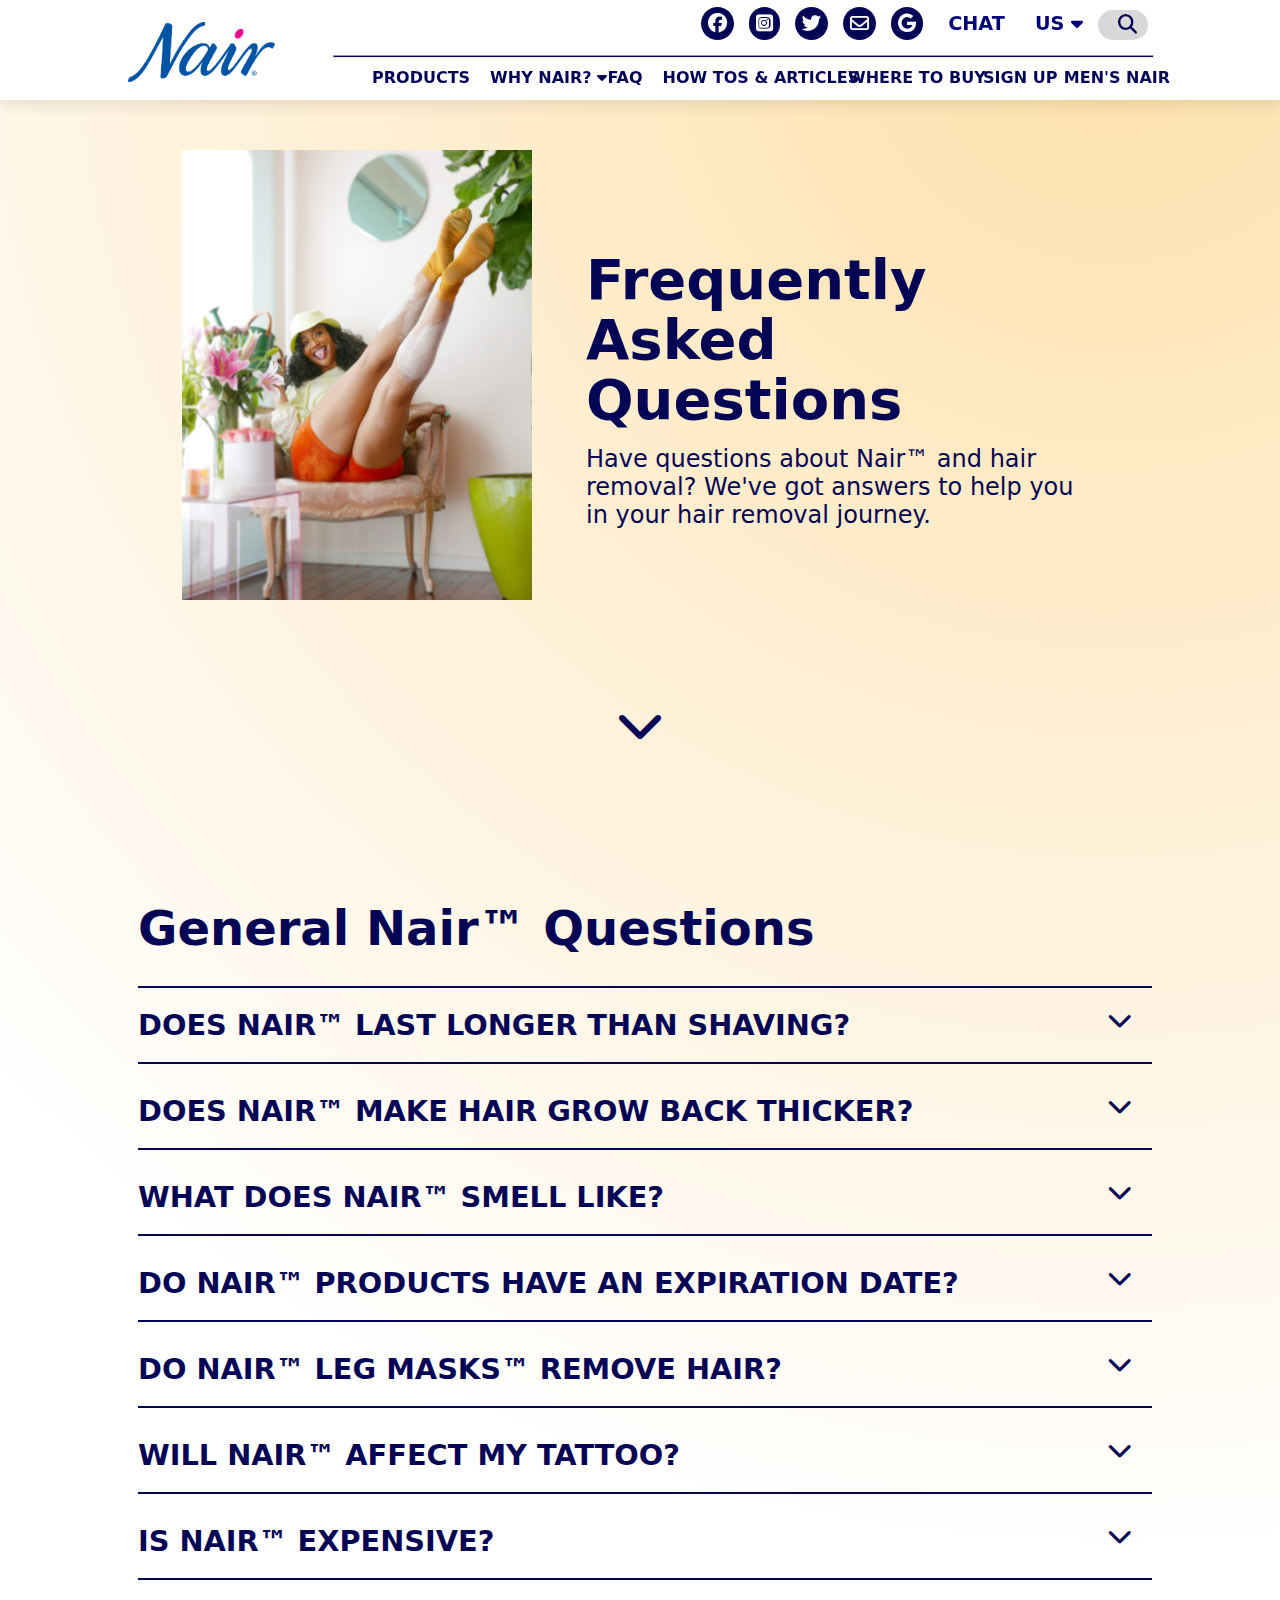
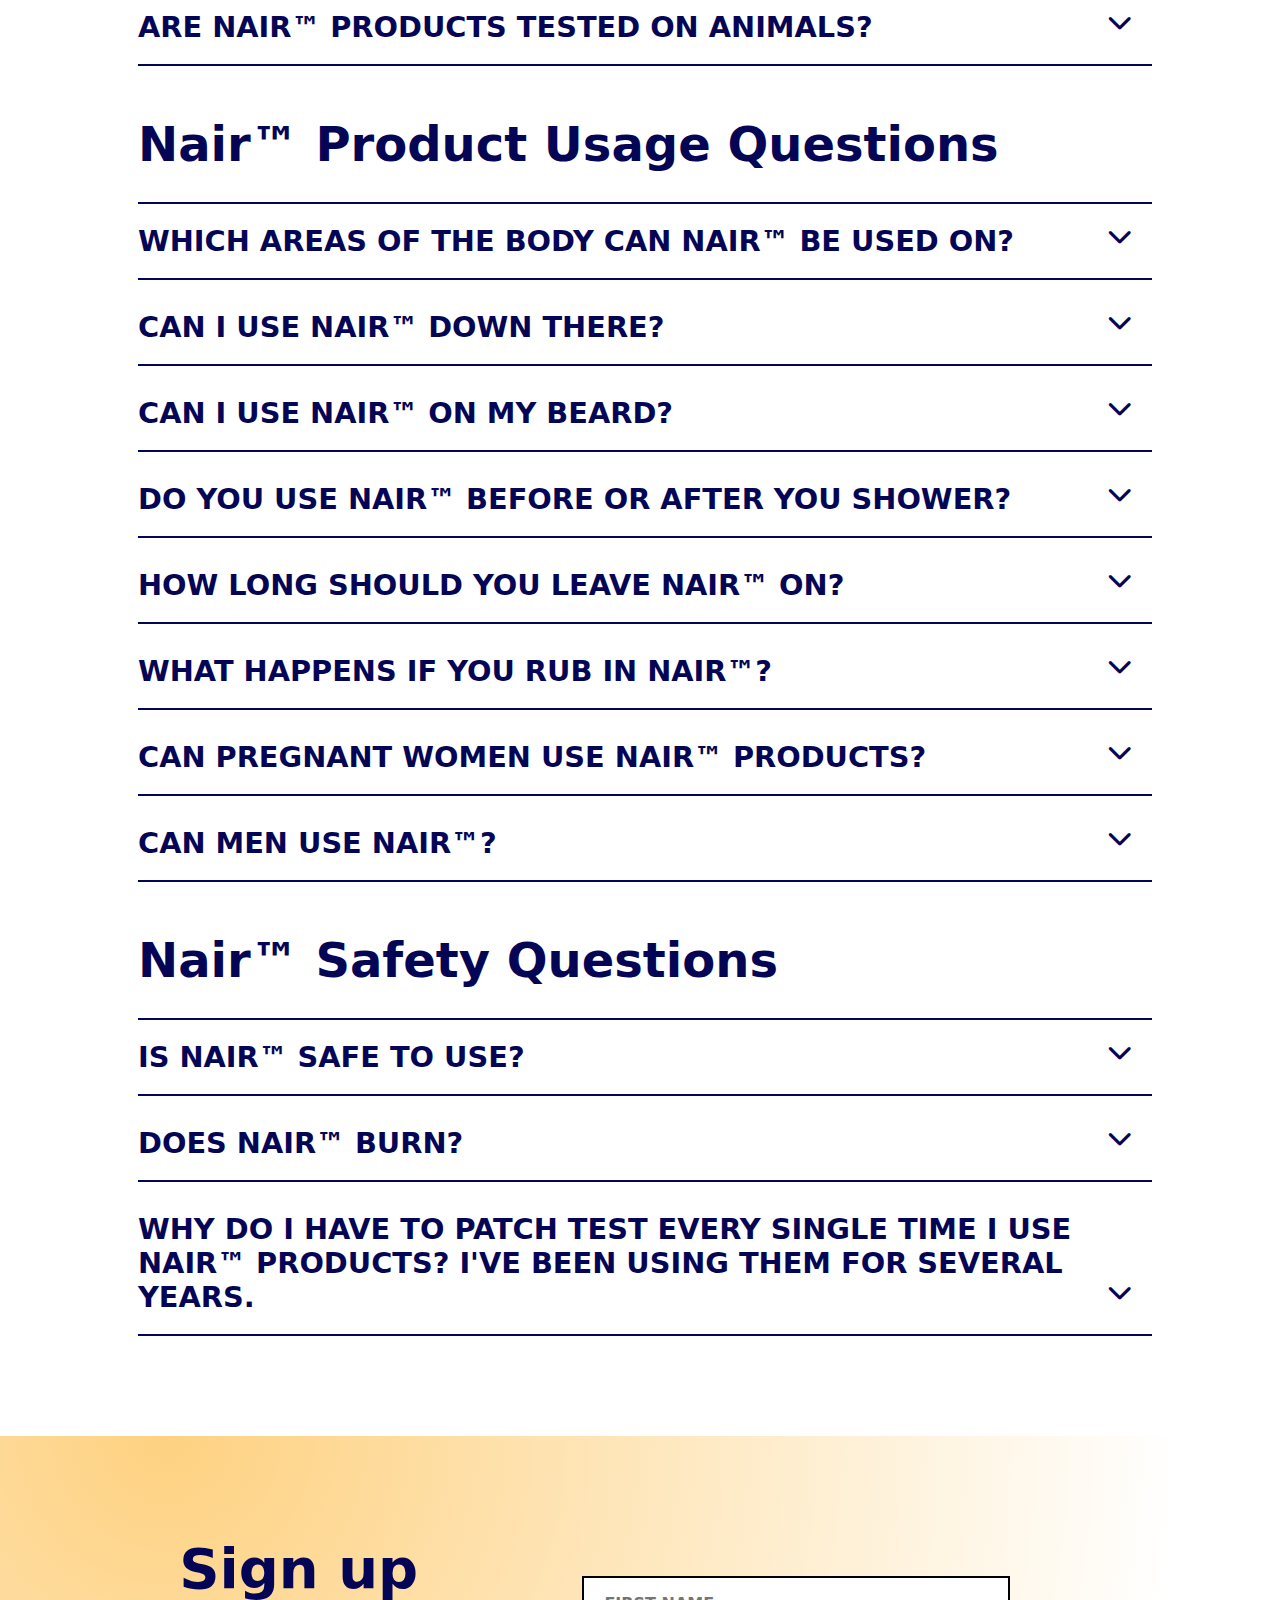
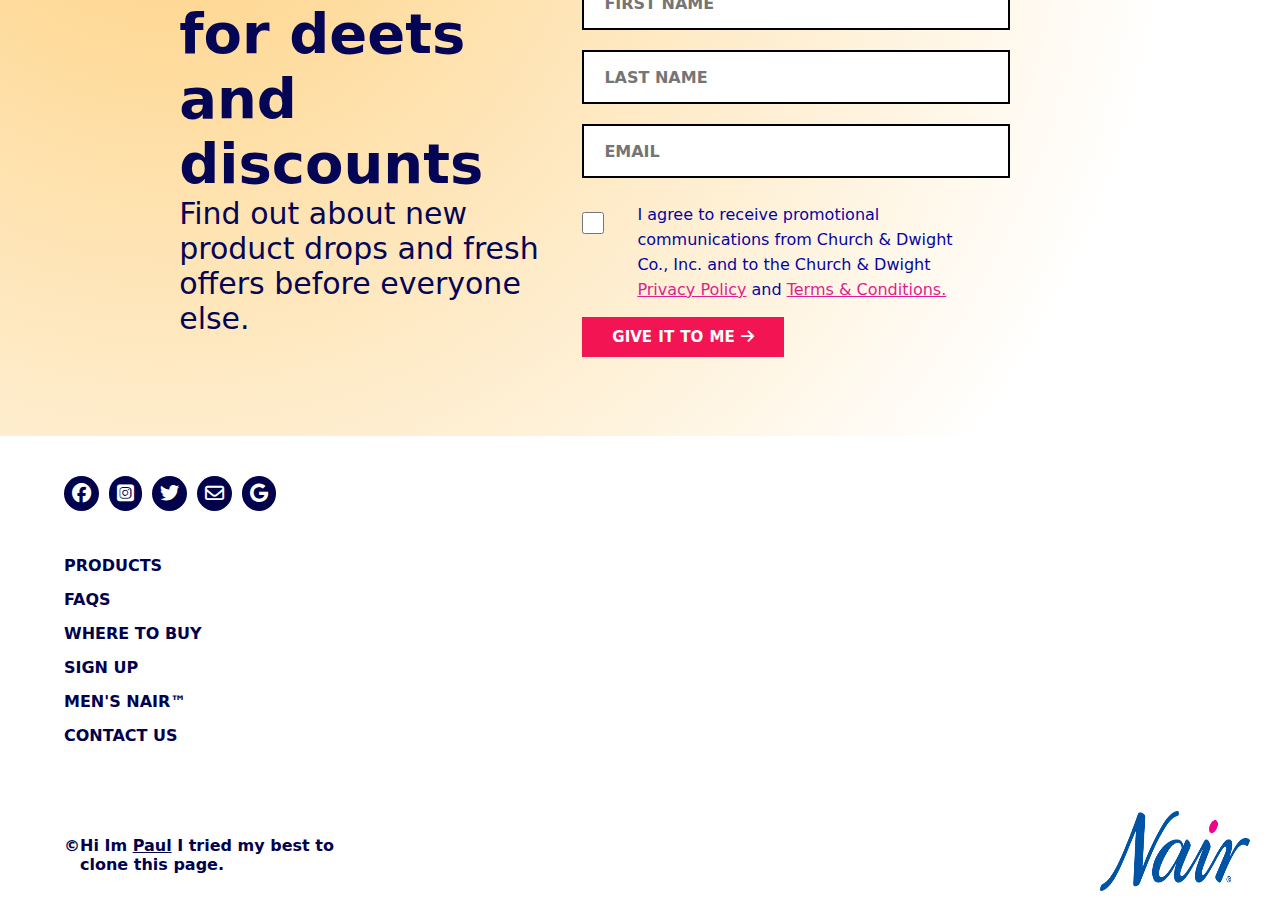
==== commit 78771c82: "faqs updated responsive" ====
--- a/faqs.html
+++ b/faqs.html
@@ -11,15 +11,11 @@
 </head>
 <body>
     <header>
+        <div class="nav-wrapper">
         <div class="nav-container">
             <a href="index.html"><div class="nav-logo-container">
                 <img src="images/navlogo.png" alt="">
             </div></a>
-            <input class="resp-searchbar" type="text" placeholder="search here">
-            <i class="fa-solid fa-magnifying-glass resp-search-logo"></i>
-            <p class="resp-us">us <i class="fa-solid fa-caret-down"></i></p>
-            <i class="fa-solid fa-bars nav-open"></i>
-            <i class="fa-solid fa-xmark nav-close"></i>
             <div class="nav-content-container">
                 <div class="nav-top-content">
                         <a target="_blank" href="https://www.facebook.com/NairHairRemover"><i class="fa-brands fa-facebook icns"></i></a>
@@ -71,7 +67,22 @@
                 </div>
             </div>
         </div>
-        
+        <div class="responsive-nav-container">
+            <a href="index.html"><div class="resp-navlogo-con">
+                <img src="images/navlogo.png" alt="">
+            </div></a>
+            <div class="resp-navsb-con">
+                <input class="resp-searchbar" type="text" placeholder="search here">
+                <i class="fa-solid fa-magnifying-glass resp-search-logo"></i>
+            </div>
+            <div class="resp-navus-con">
+                <p class="resp-navus">us <i class="fa-solid fa-caret-down"></i></p>
+            </div>
+            <div class="resp-navmenu-btn-con">
+                <i class="fa-solid fa-bars nav-open"></i>
+                <i class="fa-solid fa-xmark nav-close"></i>
+            </div>
+        </div>
         <div class="resp-nav-menu">
             <ul>
                 <a href="products.html"><li>PRODUCTS</li></a>
@@ -103,7 +114,8 @@
                 <a target="_blank" href="https://www.pinterest.ph/nair/"><i class="fa-brands fa-google"></i></a>
             </div>
         </div>
-    </header>
+    </div>
+</header>
     
     <div class="faqs-wrapper">
         <div class="faqs-top-container">
@@ -324,7 +336,9 @@
                 <p>Hi Im <a href="">Paul</a> I tried my best to clone this page.</p>
             </div>
         </div>
-            <div class="footer-right-logo">
+        </div>
+        <div class="footer-logo-container">
+            <div class="footer-imgcon">
                 <a href=""><img src="images/navlogo.png" alt=""></a>
             </div>
         </div>
--- a/faqs.css
+++ b/faqs.css
@@ -3,7 +3,7 @@
     padding: 0;
     font-family: system-ui, -apple-system, BlinkMacSystemFont, 'Segoe UI', Roboto, Oxygen, Ubuntu, Cantarell, 'Open Sans', 'Helvetica Neue', sans-serif;
 }
-header{
+.nav-wrapper{
     width: 100%;
     height: 100px;
     background: white;
@@ -77,81 +77,75 @@
     margin-top: 5px;
     margin-left: 5px;
 }
-
-
-
-
-
-/** RESPONSIVE NAV-MENU---**/
+/* responsive / mobile navbar ------------*/
+.responsive-nav-container{
+    width: 100%;
+    height: auto;
+    display: none;
+}
+.resp-navlogo-con{
+    width: 150px;
+    height: 100px;
+}
+.resp-navlogo-con img{
+    width: 65%;
+    height: 45%;
+    margin-top: 15%;
+    margin-left: 20%;
+}
+.resp-navsb-con{
+    width: 60%;
+    height: 100px;
+    display: flex;
+    color: rgb(5, 5, 86);
+}
 .resp-searchbar{
-    position: relative;
-    right: 150px;
-    width: 77%;
-    height: 42px;
-    margin-top: 38px;
-    border-radius: 30px;
-    padding-left: 15px;
-    padding-right: 35px;
+    width: 80%;
+    height: 50px;
+    font-size: 1rem;
+    margin-top: 25px;
+    margin-left: 10px;
     border: none;
     outline: none;
-    background: whitesmoke;
-    display: none;
+    padding-left: 20px;
+    padding-right: 40px;
+    border-radius: 25px;
+    background-color: whitesmoke;
 }
 .resp-search-logo{
-    position: absolute;
-    top: 50px;
-    right: 0;
-    margin-right: 195px;
-    color: rgb(5, 5, 159);
-    display: none;
-}
-.resp-us{
-    position: absolute;
-    font-size: 1.5rem;
+    position: relative;
+    font-size: 1.3rem;
+    margin-top: 40px;
+    margin-left: -40px;
+}
+.resp-navus-con{
+    width: 80px;
+    height: 100px;
+    color: rgb(5, 5, 86);
+}
+.resp-navus{
+    font-size: 1.2rem;
     font-weight: 600;
-    color: rgb(5, 5, 159);
-    right: 0;
-    top: 38px;
-    margin-right: 125px;
-    display: none;
-}
-.fa-bars{
+    margin-top: 35px;
+    text-align: center;
+}
+.resp-navmenu-btn-con{
+    width: 50px;
+    height: 100px;
+}
+.nav-open{
+    font-size: 2rem;
+    margin-top: 30px;
+    margin-right: 10px;
+    color: rgb(5, 5, 86);
+}
+.nav-close{
+    font-size: 2rem;
+    margin-top: 30px;
+    margin-right: 10px;
+    color: rgb(243, 20, 83);
     visibility: hidden;
-    position: absolute;
-    right: 0px;
-    padding-right: 55px;
-    margin-top: 45px;
-    font-size: 1.8rem;
-    color: rgb(5, 5, 159);
-}
-.fa-xmark{
-    visibility: hidden;
-    position: absolute;
-    right: 0px;
-    padding-right: 55px;
-    margin-top: 45px;
-    font-size: 2rem;
-    font-weight: 900;
-    color: rgb(223, 30, 143);
-}
-.resp-whynair-menu{
-    width: 50%;
-    margin-top: 30px;
-    margin-left: 20px;
-    display: none;
-}
-
-.resp-nav-menu .resp-whynair-menu ul li{
-    border: none;
-    margin-top: -25px;
-    color: white;
-}
-.resp-whynair-close{
-    display: none;
-}
-
-
-
+}
 /** NAV-TOP-CONTENT-------------------------------------------------------------**/
 .nav-top-content{
     width: auto;
@@ -282,9 +276,8 @@
         justify-content: space-evenly;
     }
     .faqs-img-container{
-        width: 28%;
-        height: 370px;
-        margin-top: 55px;
+        width: 350px;
+        height: 450px;
     }
     .faqs-img-container img{
         width: 100%;
@@ -309,6 +302,7 @@
         width: 100%;
         height: 50px;
         text-align: center;
+        margin-top: 50px;
     }
     .arrow-down-container i{
         font-size: 3rem;
@@ -319,6 +313,7 @@
         width: 80%;
         height: autp;
         margin-left: 10%;
+        margin-top: 150px;
     }
     .general-question-con h1{
         font-size: 3rem;
@@ -567,23 +562,22 @@
 .copy-write-con a{
     color: rgb(1, 1, 76);
 }
-.footer-right-logo{
-    width: 15%;
-    height: 70px;
-    position: relative;
-    margin-top: 350px;
-    margin-left:380px;
-    transition: 0.3s ease-in-out;
-}
-.footer-right-logo img{
+.footer-logo-container{
+    width: 100%;
+    height: auto;
+}
+.footer-imgcon{
+    width: 150px;
+    height: 80px;
+    position: absolute;
+    right: 0;
+    margin-top: -100px;
+    margin-right: 30px;
+}
+.footer-imgcon img{
     width: 100%;
     height: 100%;
 }
-
-.footer-right-logo:hover{
-    transform: translateY(-10%);
-}
-
 /** RESPONSIVE -------------------------------------------------------**/
 @media screen and (max-width: 1950px){
     .resp-nav-menu{
@@ -620,12 +614,43 @@
     .whynair-menu-content{
         margin-left: 220px;
     }
-    
     .resp-nav-menu{
         display: none;
     }
-}
-@media screen and (max-width: 950px) {
+    .faqs-img-container{
+        width: 320px;
+        height: 420px;
+    }
+    .faqs-title-container h1{
+        font-size: 3.2rem;
+        line-height: 60px;
+        color: rgb(5, 5, 86);
+    }
+    .faqs-title-container p{
+        margin-top: 15px;
+        font-size: 1.4rem;
+        color: rgb(5, 5, 86);
+    }
+    .arrow-down-container i{
+        font-size: 2.5rem;
+        color: rgb(5, 5, 86);
+    }
+    .general-question-con h1{
+        font-size: 2.8rem;
+    }
+    .general-question-con ul li{
+        font-size: 1.6rem;
+    }
+    .answer{
+        font-size: 1.3rem;
+    }
+    .ans5-ul .ans5-li{
+        list-style-type: disc;
+        font-size: 1.2rem;
+        margin-left: 30px;
+    }
+}
+@media screen and (max-width: 1000px) {
     .nav-logo-container{
         height: 55px;
         margin-top: 15px;
@@ -657,35 +682,145 @@
     .resp-nav-menu{
         display: none;
     }
-    
+    .faqs-img-container{
+        width: 300px;
+        height: 400px;
+    }
+    .faqs-title-container{
+        margin-top: 70px;
+    }
+    .faqs-title-container h1{
+        font-size: 2.8rem;
+        line-height: 50px;
+    }
+    .faqs-title-container p{
+        margin-top: 15px;
+        font-size: 1.2rem;
+    }
+    .arrow-down-container i{
+        font-size: 2rem;
+        color: rgb(5, 5, 86);
+    }
+    .general-question-con h1{
+        font-size: 2.5rem;
+    }
+    .general-question-con ul li{
+        font-size: 1.4rem;
+    }
+    .answer{
+        font-size: 1.3rem;
+    }
+    .ans5-ul .ans5-li{
+        list-style-type: disc;
+        font-size: 1.2rem;
+        margin-left: 30px;
+    }
+    .subcon5-signup-con{
+        width: 100%;
+        height: 600px;
+        display: flex;
+        margin-left: 0px;
+    }
+    .signup-details{
+        width: 30%;
+        height: 480px;
+        margin-left: 10%;
+        margin-top: 100px;
+    }
+    .signup-details h1{
+        font-size: 2.5rem;
+        font-weight: 700;
+        line-height: 50px;
+    }
+    .signup-details p{
+        width: 100%;
+        font-size: 1.3rem;
+        font-weight: 400;
+        margin-top: 30px;
+    }
+    .subcon5-fillup-con{
+        margin-top: 80px;
+    }
+    /** FOOTER SA WAKAS LAST PART!!!!! :D  ---------------------------------------------------------------------**/
+    .footer{
+        position: absolute;
+        width: 100%;
+        height: 500px;
+        margin-top: 5px;
+    }
+    .footer-container{
+        width: 80%;
+        height: 450px;
+        margin-top: 25px;
+        margin-left: 10%;
+        display: flex;
+    }
+    .footer-left-con{
+        display: inline-block;
+        width: 60%;
+        height: 450px;
+    }
+    .footer-accounts{
+        width: 100%;
+        height: 50px;
+        text-align: left;
+        margin-top: 15px;
+    }
+    .footer-accounts i{
+        font-size: 1.2rem;
+        padding: 8px;
+        margin-right: 5px;
+        border-radius: 25px;
+        background-color: rgb(1, 1, 76);
+        color: white;
+    }
+    .footer-menu{
+        width: 50%;
+        height: 250px;
+        color: rgb(1, 1, 76);
+        margin-bottom: 30px;
+    }
+    .footer-menu ul{
+        list-style-type: none;
+    }
+    .footer-menu ul li{
+        padding-bottom: 15px;
+        margin-left: 0px;
+        font-weight: 600;
+    }
+    .footer-menu a{
+        text-decoration: none;
+        color:  rgb(1, 1, 76);
+    }
+    .copy-write-con{
+        width: 50%;
+        height: 70px;
+        display: flex;
+    }
+    .copy-write-con p{
+        font-size: 1rem;
+        font-weight: 600;
+        color: rgb(1, 1, 76);
+    }
+    .copy-write-con a{
+        color: rgb(1, 1, 76);
+    }
+
+    .footer-imgcon{
+        width: 120px;
+        height: 50px;
+        position: absolute;
+        right: 0;
+        margin-top: -80px;
+        margin-right: 30px;
+    }
 }
 @media screen and (max-width: 767px) {
     .nav-container{
-        width: 100%;
-        margin-left: 0%;
-        display: grid;
-        grid-template-columns: 25% 50%;
-        grid-auto-rows: 100px;
-        grid-row-gap: 20px;
-    }
-    .nav-logo-container{
-        margin-top: 20px;
-        margin-left: 50px;
-    }
-    .nav-content-container{
         display: none;
     }
-    .fa-bars{
-        visibility: visible;   
-    }
-    .resp-searchbar{
-        display: block;
-    }
-    .resp-search-logo{
-        display: block;
-    }
-    .resp-us{
-        display: block;
+    .responsive-nav-container{
+        display: flex;
     }
     .resp-nav-menu{
         width: 100vw;
@@ -743,16 +878,45 @@
     }
     .faqs-img-container{
         width: 90%;
-        height: 700px;
+        height: 600px;
         margin-left: 5%;
     }
     .faqs-title-container{
         width: 90%;
         margin-left: 5%;
-        margin-top: 0;
+        margin-top: 30px;
+    }
+    .faqs-title-container h1{
+        font-size: 3rem;
+        line-height: 50px;
+    }
+    .faqs-title-container p{
+        margin-top: 20px;
+        font-size: 1.5rem;
     }
     .arrow-down-container{
         margin-bottom: 50px;
+    }
+    .arrow-down-container i{
+        font-size: 2rem;
+        color: rgb(5, 5, 86);
+    }
+    .general-question-con h1{
+        font-size: 2rem;
+    }
+    .general-question-con ul li{
+        font-size: 1.2rem;
+    }
+    .answer{
+        font-size: 1.3rem;
+    }
+    .ans5-ul .ans5-li{
+        list-style-type: disc;
+        font-size: 1.2rem;
+        margin-left: 30px;
+    }
+    .question-btn{
+        display: block;
     }
 /** sign up container -----------------**/
     .subcon5-wrapper{
@@ -838,76 +1002,55 @@
     }
     .footer-menu{
         margin-bottom: 30px;
-        margin-left: 50px;
+        margin-left: 0px;
         margin-top: 20px;
     }
     .copy-write-con{
         width: 100%;
     }
-    .footer-right-logo{
-        width: 20%;
-        margin-left:150px;
+    .footer-logo-container{
+        width: 100%;
+        height: auto;
+    }
+    .footer-imgcon{
+        width: 90px;
+        height: 40px;
+        position: absolute;
+        right: 0;
+        margin-top: -50px;
+        margin-right: 30px;
+    }
+    .footer-imgcon img{
+        width: 100%;
+        height: 100%;
     }
 }
 @media screen and (max-width: 576px) {
     .nav-container{
-        width: 100%;
-        margin-left: 0%;
-        display: grid;
-        grid-template-columns: 25% 50%;
-        grid-auto-rows: 100px;
-        grid-row-gap: 20px;
-    }
-    .nav-logo-container{
-        width: 80%;
-        margin-top: 27px;
-        margin-left: 5px;
-        height: 45px;
-    }
-    .nav-logo-container img{
-        width: 100%;
-        height: 80%;
-        margin-top: 0px;
-    }
-    .nav-content-container{
         display: none;
     }
-    .fa-bars{
-        font-size: 1.4rem;
-        visibility: visible;
-        padding-right: 0px;
-        margin-right: 20px;
-        top: -10px;
-    }
-    .fa-xmark{
-        visibility: visible;
-        font-size: 1.4rem;
-        right: -30px;
-        top: -10px;
-        display: none;
-    }
-    .resp-searchbar{
-        position: absolute;
-        display: block;
-        width: 38%;
-        left: 90px;
-        top: -10px;
-    }
-    .resp-search-logo{
-        position: relative;
-        top: 40px;
-        right: 0;
-        left: 65px;
-        color: rgb(5, 5, 159);
-    }
-    .resp-us{
-        position: absolute;
-        font-size: 1.2rem;
-        font-weight: 600;
-        color: rgb(5, 5, 159);
-        right: 0;
-        margin-right: 55px;
-        top: 30px;
+    .resp-navlogo-con{
+        width: 100px;
+        height: 100px;
+    }
+    .resp-navlogo-con img{
+        width: 65%;
+        height: 30%;
+        margin-left: 10%;
+        margin-top: 30px;
+    }
+    .nav-open{
+        font-size: 1.7rem;
+        margin-top: 32px;
+        margin-right: 10px;
+        color: rgb(5, 5, 86);
+    }
+    .nav-close{
+        font-size: 1.7rem;
+        margin-top: 32px;
+        margin-right: 10px;
+        color: rgb(243, 20, 83);
+        visibility: hidden;
     }
     .resp-nav-menu{
         width: 100vw;
@@ -950,7 +1093,7 @@
         width: 80%;
         margin-left: 10%;
         height: auto;
-        padding-top: 70px;
+        padding-top: 180px;
     }
     .faqs-img-container{
         width: 90%;
@@ -960,45 +1103,47 @@
     .faqs-title-container{
         width: 90%;
         margin-left: 5%;
-        margin-top: 0;
+        margin-top: 30px;
+        height: auto;
     }
     .faqs-title-container h1{
         font-size: 2rem;
         font-weight: 900;
         line-height: 35px;
+        margin-top: 0px;
     }
     .faqs-title-container p{
-        font-size: 1.4rem;
+        font-size: 1.2rem;
     }
     .arrow-down-container{
         margin-bottom: 50px;
     }
     .general-question-con h1{
-        font-size: 2.5rem;
+        font-size: 2rem;
     }
     .general-question-con ul li{
-        font-size: 1.2rem;
+        font-size: 1rem;
     }
     .answer{
-        font-size: 1rem;
+        font-size: 0.9rem;
     }
     .ans5-ul .ans5-li{
         list-style-type: disc;
-        font-size: 1rem;
+        font-size: 0.8rem;
         margin-left: 30px;
     }
     .ans5-ul .ans5-li{
-        font-size: 1rem;
+        font-size: 0.8rem;
     }
     .question-btn{
         float: right;
-        font-size: 20px;
+        font-size: 15px;
         margin-right: 20px;
         cursor: pointer;
     }
     .question-btn-close{
         float: right;
-        font-size: 20px;
+        font-size: 15px;
         margin-right: 20px;
         display: none;
         cursor: pointer;
@@ -1015,7 +1160,7 @@
 }
 .usage-ul .usage-li{
     list-style: disc;
-    font-size: 1rem;
+    font-size: 0.8rem;
     padding: 0px;
     border: none;
     margin-left: 30px;
@@ -1115,11 +1260,249 @@
     .copy-write-con{
         width: 100%;
     }
-    .footer-right-logo{
+}
+@media screen and (max-width: 450px) {
+    .resp-navlogo-con img{
+        width: 65%;
+        height: 30%;
+        margin-left: 20%;
+        margin-top: 32px;
+    }
+    .nav-open{
+        font-size: 1.5rem;
+        margin-top: 35px;
+    }
+    .nav-close{
+        font-size: 1.5rem;
+        margin-top: 35px;
+        visibility: hidden;
+    }
+    .resp-navsb-con{
+        width: 65%;
+        height: 100px;
+        display: flex;
+    }
+    .resp-searchbar{
+        width: 62%;
+        height: 40px;
+        margin-top: 30px;
+    }
+    .resp-search-logo{
+        position: relative;
+        font-size: 1.1rem;
+        margin-top: 40px;
+        margin-left: -30px;
+    }
+    .resp-navus{
+        font-size: 1rem;
+        text-align: left;
+    }
+    /* responsive hidden menu -------*/
+    .resp-nav-menu ul li{
+        font-size: 1.2rem;
+    }
+    .resp-nav-accounts{
+        font-size: 1.5rem;
+    }
+    .resp-nav-accounts i{
+        padding: 10px;
+    }
+    .faqs-img-container{
+        width: 90%;
+        height: 350px;
+        margin-left: 5%;
+    }
+    .faqs-title-container p{
+        font-size: 1.1rem;
+    }
+    .arrow-down-container i{
+        font-size: 1.5rem;
+    }
+    .general-question-con h1{
+        font-size: 1.8rem;
+    }
+    .signup-details h1{
+        font-size: 2rem;
+    }
+    .signup-details p{
+        width: 100%;
+        font-size: 1.2rem;
+    }
+    .subcon5-fillup-btn button{
+        font-size: 0.8rem;
+    }
+    .footer-menu{
+        font-size: 0.9rem;
+    }
+}
+@media screen and (max-width: 390px) {
+    .resp-navlogo-con{
+        width: 70px;
+        height: 100px;
+    }
+    .nav-open{
+        font-size: 1.3rem;
+    }
+    .nav-close{
+        font-size: 1.3rem;
+    }
+    .resp-searchbar{
+        width: 60%;
+        height: 40px;
+        font-size: 1rem;
+        margin-top: 30px;
+        margin-left: 10px;
+        border: none;
+        outline: none;
+        padding-left: 20px;
+        padding-right: 40px;
+        border-radius: 25px;
+        background-color: whitesmoke;
+    }
+    .resp-navus-con{
+        width: 60px;
+        height: 100px;
+        color: rgb(5, 5, 86);
+        border: 1;
+    }
+    .resp-navus{
+        font-size: 1rem;
+        font-weight: 600;
+        margin-top: 35px;
+        text-align: left;
+    }
+    .resp-nav-menu ul li{
+        font-size: 1rem;
+    }
+    .resp-nav-menu p{
+        margin-top: 30px;
+        font-size: 1rem;
+    }
+    .resp-nav-accounts{
+        font-size: 1rem;
+        margin-top: 20px;
+        margin-left: 10px;
+    }
+    .faqs-top-container{
+        padding-top: 150px;
+    }
+    .faqs-img-container{
+        width: 90%;
+        height: 350px;
+        margin-left: 5%;
+    }
+    .general-question-con h1{
+        font-size: 1.5rem;
+    }
+    .general-question-con ul li{
+        font-size: 0.8rem;
+    }
+    .signup-details h1{
+        font-size: 1.7rem;
+        line-height: 35px;
+    }
+}
+@media screen and (max-width: 360px) {
+    .resp-navlogo-con img{
+        width: 80%;
+        height: 28%;
+        margin-top: 32px;
+        float: right;
+    }
+    .nav-open{
+        font-size: 1.2rem;
+    }
+    .nav-close{
+        font-size: 1.2rem;
+    }
+    .resp-searchbar{
+        width: 60%;
+        height: 35px;
+        font-size: 0.9rem;
+        margin-top: 30px;
+        margin-left: 10px;
+        border: none;
+        outline: none;
+        padding-left: 20px;
+        padding-right: 40px;
+        border-radius: 25px;
+        background-color: whitesmoke;
+    }
+    .resp-search-logo{
+        font-size: 0.9rem;
+    }
+    .resp-navus{
+        font-size: 0.9rem;
+    }
+    .faqs-title-container h1{
+        font-size: 1.5rem;
+    }
+    .faqs-title-container p{
+        font-size: 1rem;
+    }
+    .arrow-down-container i{
+        font-size: 1.2rem;
+    }
+    .general-question-con{
+        margin-top: 0px;
+    }
+    .general-question-con h1{
+        font-size: 1.3rem;
+    }
+    .general-question-con ul li{
+        font-size: 0.7rem;
+    }
+    .answer{
+        font-size: 0.6rem;
+    }
+    .question-btn{
+        font-size: 12px;
+    }
+    .question-btn-close{
+        font-size: 12px;
+    }
+    .subcon5-signup-con{
+    }
+    .signup-details{
+        width: 90%;
+        margin-left: 5%;
+    }
+    .signup-details h1{
+        font-size: 1.3rem;
+        line-height: 30px;
+    }
+    .signup-details p{
+        margin-top: 10px;
+        font-size: 0.8rem;
+    }
+    .input-details{
+        height: 35px;
+        font-size: 0.9rem;
+    }
+    .terms-condition{
+        font-size: 0.9rem;
+        line-height: 25px;
+    }
+    .subcon5-fillup-btn{
+        font-size: 0.8rem;
+    }
+    .footer-accounts i{
+        font-size: 0.9rem;
+        padding: 8px;
+    }
+    .footer-menu{
+        margin-left: 0px;
+    }
+    .footer-menu ul li{
+        font-size: 0.7rem;
+        margin-left: 0px;
+    }
+    .footer-imgcon{
+        width: 65px;
+        height: 32px;
         position: absolute;
-        width: 20%;
-        height: 45px;
-        right: 0px;
-        margin-right: 25px;
+        right: 0;
+        margin-top: -50px;
+        margin-right: 30px;
     }
 }